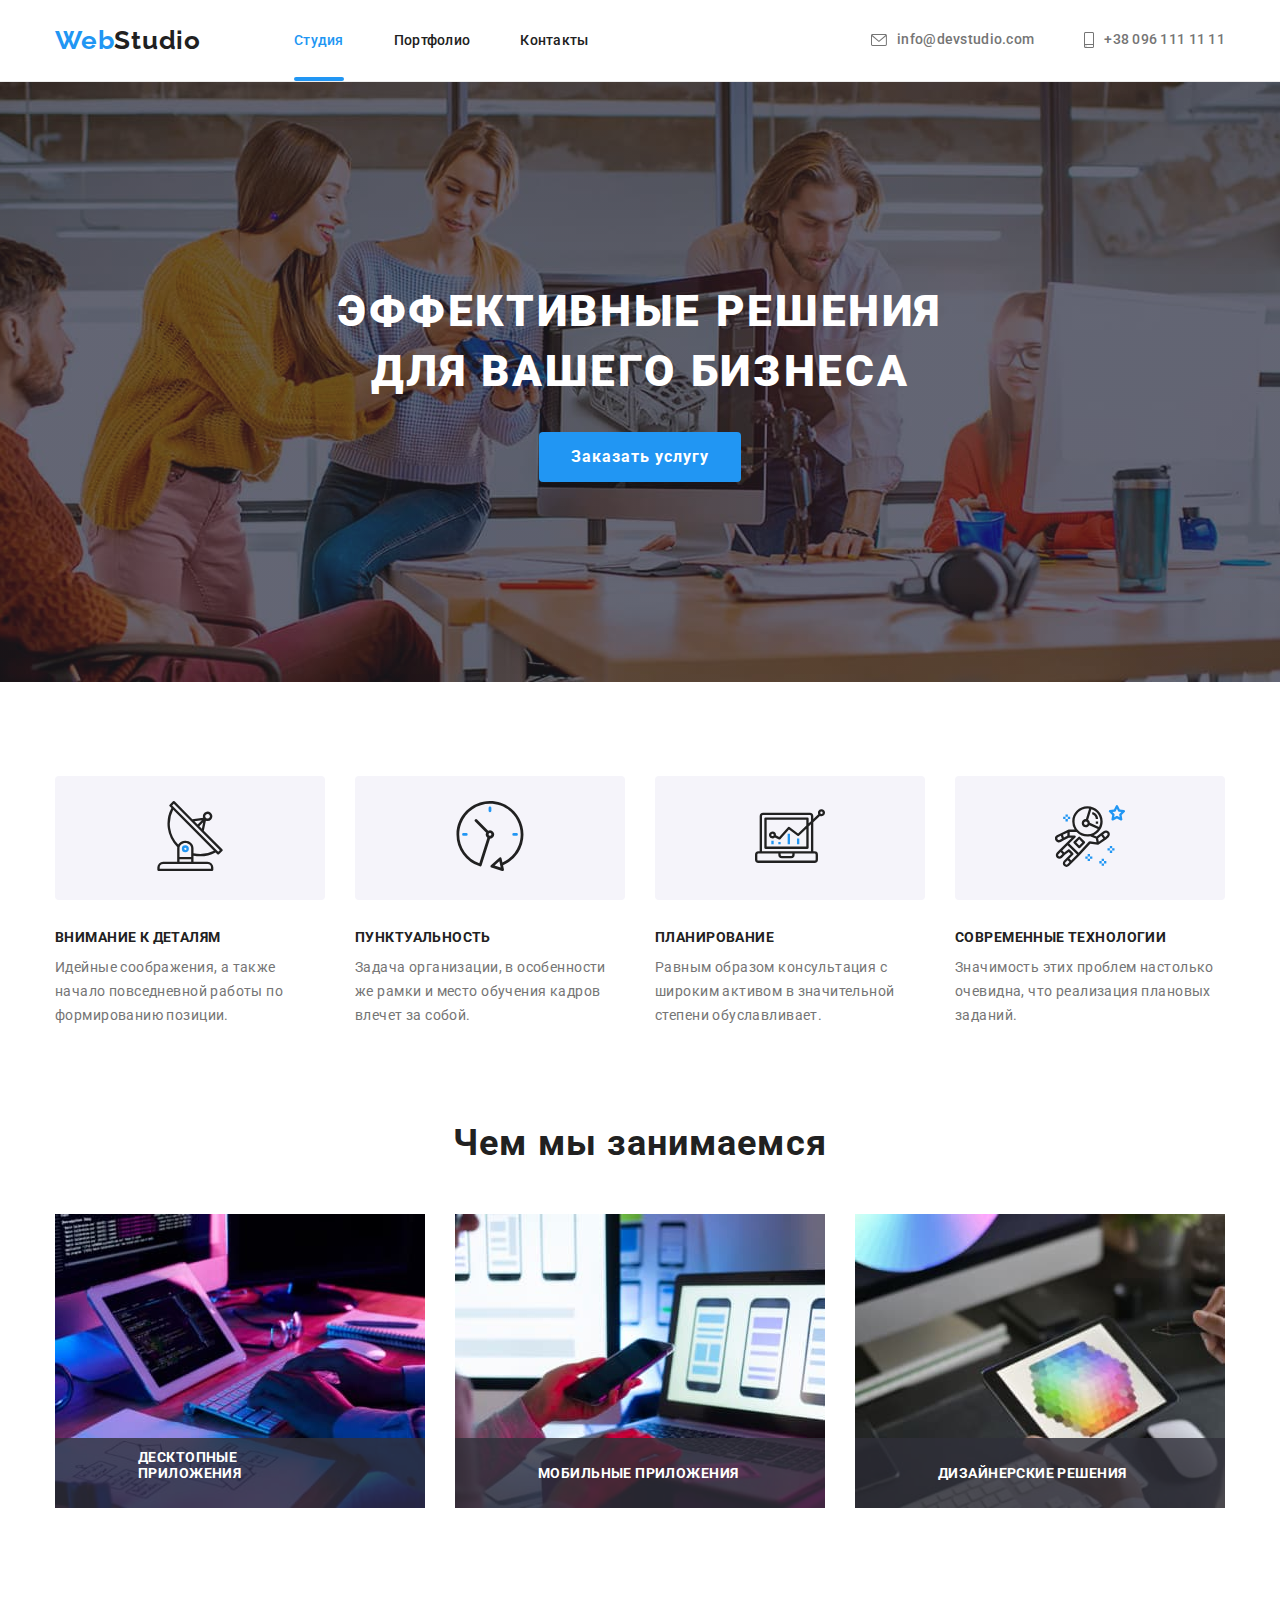
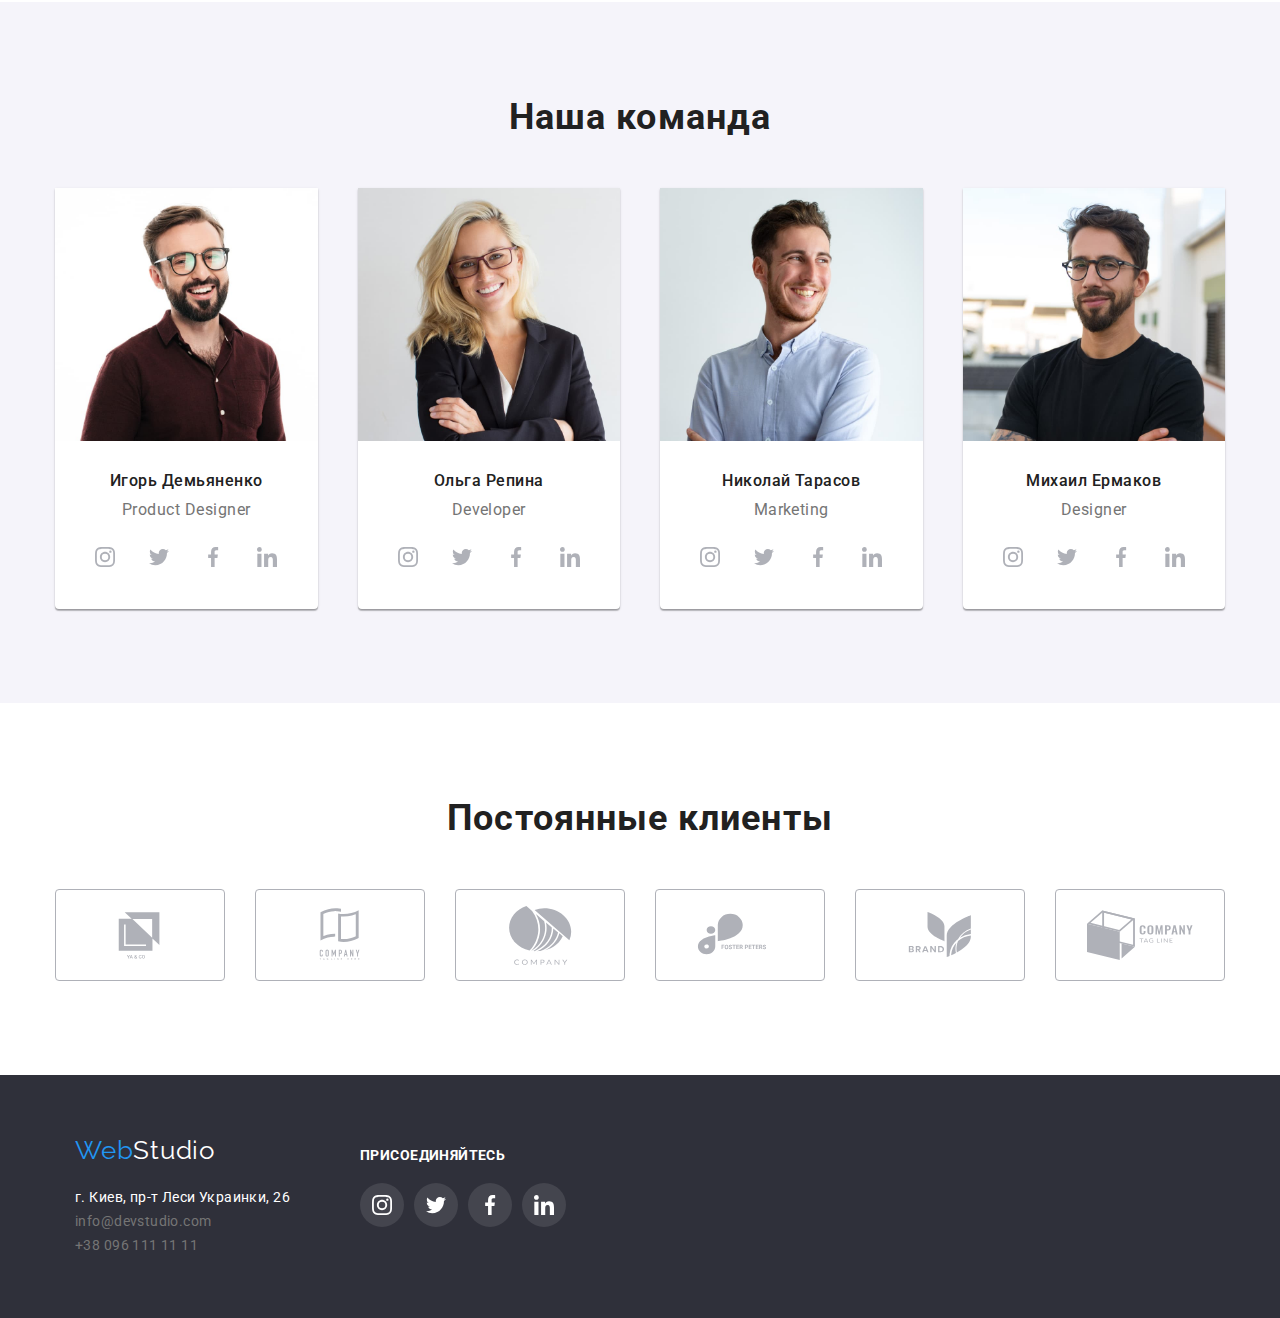
==== index.html @ c692c764 "last changes 18.08 morning" ====
<!DOCTYPE html>
<html lang="ru">

<head>
    <meta charset="UTF-8">
    <meta http-equiv="X-UA-Compatible" content="IE=edge">
    <meta name="viewport" content="width=device-width, initial-scale=1.0">
    <title>WebStudio</title>
    <link rel="preconnect" href="https://fonts.googleapis.com">
    <link rel="preconnect" href="https://fonts.gstatic.com" crossorigin>
    <link href="https://fonts.googleapis.com/css2?family=Raleway:wght@700&family=Roboto:wght@400;500;700;900&display=swap"
        rel="stylesheet">
    <link rel="stylesheet" href="https://cdnjs.cloudflare.com/ajax/libs/modern-normalize/1.1.0/modern-normalize.min.css">
    <link rel="stylesheet" href="./css/style.css">
    
</head>

<body>    
    <header class="header">
        <div class="container main-nav">
            <a href="./index.html" class="logo-header"><span class="logo-web">Web</span>Studio</a>
            <nav>
                <ul class="site-nav">
                    <li class="item"><a href="./index.html" class="link current">Студия</a></li>
                    <li class="item"><a href="./portfolio.html" class="link">Портфолио</a></li>
                    <li class="item"><a href="#" class="link">Контакты</a></li>
                </ul>
            </nav>
            <ul class="site-contacts">
                <li class="item">
                    <a href="mailto:info@devstudio.com" class="contacts-links">
                        <svg width="16" height="12" class="btn-icon">
                            <use href="./images/icon/sprite.svg#icon-envelope"></use>
                        </svg>
                        info@devstudio.com
                    </a>
                </li>
                <li class="item">
                    <a href="tel:+380961111111" class="contacts-links">
                        <svg width="10" height="16" class="btn-icon">
                            <use href="./images/icon/sprite.svg#icon-smartphone"></use>
                        </svg>
                        +38 096 111 11 11
                    </a>
                </li>
            </ul>
        </div>
    </header>
        <main>
            <!--Герой-->            
            <section class="hero-section">
                <div class="container">
                    <h1 class="hero-title">Эффективные решения <br>для вашего бизнеса</h1>
                    <button type="button" class="hero-button" data-modal-open>Заказать услугу</button>
                </div>
            </section>            
            <!--Внимание к деталям,Пунктуальность,Планирование,Современные технологии-->            
            <section class="strenghts-section" >
                <div class="container">                   
                        <h2 class="strenghts visually-hidden">Наши сильные стороны</h2>
                    <ul class="strenghts-list">
                        <li class="strenghts-item">
                            <div class="thumb">
                                <svg class="thumb-icon">
                                    <use href="./images/icon/sprite.svg#icon-antenna"></use>
                                </svg>
                            </div>
                            <h3 class="strengths-title title">Внимание к деталям</h3>
                            <p class="strengths-text">Идейные соображения, а также начало повседневной работы по формированию позиции.
                            </p>
                        </li>
                        <li class="strenghts-item">
                            <div class="thumb"> 
                                <svg class="thumb-icon">
                                    <use href="./images/icon/sprite.svg#icon-clock"></use>
                                </svg>
                            </div>
                            <h3 class="strengths-title title">Пунктуальность</h3>
                            <p class="strengths-text">Задача организации, в особенности же рамки и место обучения кадров влечет за
                                собой.</p>
                        </li>
                        <li class="strenghts-item">
                            <div class="thumb">
                                <svg class="thumb-icon">
                                    <use href="./images/icon/sprite.svg#icon-diagram"></use>
                                </svg>
                            </div>
                            <h3 class="strengths-title title">Планирование</h3>
                            <p class="strengths-text">Равным образом консультация с широким активом в значительной степени
                                обуславливает.</p>
                        </li>
                        <li class="strenghts-item">
                            <div class="thumb">
                                <svg class="thumb-icon">
                                    <use href="./images/icon/sprite.svg#icon-astronaut"></use>
                                </svg>
                            </div>
                            <h3 class="strengths-title title">Современные технологии</h3>
                            <p class="strengths-text">Значимость этих проблем настолько очевидна, что реализация плановых заданий.</p>
                        </li>
                    </ul>
                </div>
            </section>
            <!--Чем мы занимаемся в картинках-->
            
            <section class="services section">
                <div class="container">
                    <h2 class="services-title title">Чем мы занимаемся</h2>
                    <ul class="services-list">
                        <li>
                            <div class="services-item">
                                <img src="./images/1.jpg" alt="Person is writing code" width="370" class="img">
                                <p class="service-description">Десктопные приложения</p>
                            </div>
                        </li>
                        <li>
                            <div class="services-item">
                                <img src="./images/2.jpg" alt="Person is chosing new phone" width="370" class="img">
                                <p class="service-description">Мобильные приложения</p>
                            </div>
                        </li>
                        <li>
                            <div class="services-item">
                                <img src="./images/3.jpg" alt="Showing available colors" width="370" class="img">
                                <p class="service-description">Дизайнерские решения</p>
                            </div>
                        </li>
                    </ul>
                </div>
            </section>
            
            <!--Наша команда-->
            
                    <section class="team section">
                        <div class="container">
                        <h2 class="team-title title">Наша команда</h2>
                        <ul class="team-cards">
                            <li class="team-card">
                                <img src="./images/11.jpg" width="270" alt="Happy man with glasses">
                                <div class="member-description">
                                <h3 class="name title">Игорь Демьяненко</h3>
                                <p class="position">Product Designer</p>
                                <div class="social-links">
                                    <a href="#" class="social-link">
                                        <svg class="social-icon" width="20" height="20">
                                            <use href="./images/icon/sprite.svg#icon-instagram"></use>
                                        </svg>
                                    </a>
                                
                                    <a href="#" class="social-link">
                                        <svg class="social-icon" width="20" height="20">
                                            <use href="./images/icon/sprite.svg#icon-twitter"></use>
                                        </svg>
                                    </a>
                                    <a href="#" class="social-link">
                                        <svg class="social-icon" width="20" height="20">
                                            <use href="./images/icon/sprite.svg#icon-facebook"></use>
                                        </svg>
                                
                                    </a>
                                    <a href="#" class="social-link">
                                        <svg class="social-icon" width="20" height="20">
                                            <use href="./images/icon/sprite.svg#icon-linkedin"></use>
                                        </svg>
                                    </a>
                                </div>
                                </div>
                            </li>
                            <li class="team-card">
                                <img src="./images/12.jpg" width="270" alt="blonde woman">
                                <div class="member-description">
                                <h3 class="name title">Ольга Репина</h3>
                                <p class="position">Developer</p>
                                <div class="social-links">
                                    <a href="#" class="social-link">
                                        <svg class="social-icon" width="20" height="20">
                                            <use href="./images/icon/sprite.svg#icon-instagram"></use>
                                        </svg>
                                    </a>
                                
                                    <a href="#" class="social-link">
                                        <svg class="social-icon">
                                            <use href="./images/icon/sprite.svg#icon-twitter"></use>
                                        </svg>
                                    </a>
                                    <a href="#" class="social-link">
                                        <svg class="social-icon">
                                            <use href="./images/icon/sprite.svg#icon-facebook"></use>
                                        </svg>
                                
                                    </a>
                                    <a href="#" class="social-link">
                                        <svg class="social-icon">
                                            <use href="./images/icon/sprite.svg#icon-linkedin"></use>
                                        </svg>
                                
                                    </a>
                                </div>
                                </div>                                
                            </li>
                            <li class="team-card">
                                <img src="./images/13.jpg" width="270" alt="man in light blue shirt">
                                <div class="member-description">
                                <h3 class="name title">Николай Тарасов</h3>
                                <p class="position">Marketing</p>
                                <div class="social-links">
                                    <a href="#" class="social-link">
                                        <svg class="social-icon">
                                            <use href="./images/icon/sprite.svg#icon-instagram"></use>
                                        </svg>
                                    </a>
                                
                                    <a href="#" class="social-link">
                                        <svg class="social-icon">
                                            <use href="./images/icon/sprite.svg#icon-twitter"></use>
                                        </svg>
                                    </a>
                                    <a href="#" class="social-link">
                                        <svg class="social-icon">
                                            <use href="./images/icon/sprite.svg#icon-facebook"></use>
                                        </svg>
                                
                                    </a>
                                    <a href="#" class="social-link">
                                        <svg class="social-icon">
                                            <use href="./images/icon/sprite.svg#icon-linkedin"></use>
                                        </svg>
                                
                                    </a>
                                </div>
                                </div>
                            </li>
                            <li class="team-card">
                                <img src="./images/14.jpg" width="270" alt="man in black t-shirt">
                                <div class="member-description">
                                <h3 class="name title">Михаил Ермаков</h3>
                                <p class="position">Designer</p>
                                <div class="social-links">
                                    <a href="#" class="social-link">
                                        <svg class="social-icon">
                                            <use href="./images/icon/sprite.svg#icon-instagram"></use>
                                        </svg>
                                    </a>
                                
                                    <a href="#" class="social-link">
                                        <svg class="social-icon">
                                            <use href="./images/icon/sprite.svg#icon-twitter"></use>
                                        </svg>
                                    </a>
                                    <a href="#" class="social-link">
                                        <svg class="social-icon">
                                            <use href="./images/icon/sprite.svg#icon-facebook"></use>
                                        </svg>                                
                                    </a>
                                    <a href="#" class="social-link">
                                        <svg class="social-icon">
                                            <use href="./images/icon/sprite.svg#icon-linkedin"></use>
                                        </svg>
                                    </a>
                                </div>
                                </div>                                
                            </li>
                        </ul>
                        </div>
                    </section>
            <section class="section">
                <div class="container">
                <h2 class="customers-list-title">Постоянные клиенты</h2>
                <ul class="customers-list">
                    <li class="customer-item">
                        <a href="#" class="customer-link">
                            <svg class="customer-icon">
                                <use href="./images/icon/sprite.svg#icon-logo-1"></use>
                            </svg>
                        </a>
                    </li>
                    <li class="customer-item">
                        <a href="#" class="customer-link">
                        <svg class="customer-icon">
                            <use href="./images/icon/sprite.svg#icon-logo-2"></use>
                        </svg>
                        </a>
                    </li>
                    <li class="customer-item">
                        <a href="#" class="customer-link">
                        <svg class="customer-icon">
                            <use href="./images/icon/sprite.svg#icon-logo-3"></use>
                        </svg>
                        </a>
                    </li>
                    <li class="customer-item">
                        <a href="#" class="customer-link">
                        <svg class="customer-icon">
                            <use href="./images/icon/sprite.svg#icon-logo-4"></use>
                        </svg>
                        </a>
                    </li>
                    <li class="customer-item">
                        <a href="#" class="customer-link">
                        <svg class="customer-icon">
                            <use href="./images/icon/sprite.svg#icon-logo-5"></use>
                        </svg>
                        </a>
                    </li>
                    <li class="customer-item">
                        <a href="#" class="customer-link">
                        <svg class="customer-icon">
                            <use href="./images/icon/sprite.svg#icon-logo-6"></use>
                        </svg>
                        </a>
                    </li>
                </ul>
                </div>
            </section>        
        </main>
        <!--Футер-->
        <footer class="footer">
            <div class="container downside">
                <div>
                <a href="./index.html" class="logo-footer"><span class="logo-web">Web</span>Studio</a>
                <address class="address">                   
                        <ul>
                        <li>
                            <a href="https://www.google.com/search?client=opera&q=Киев%2C+пр-т+Леси+Украинки%2C+26&sourceid=opera&ie=UTF-8&oe=UTF-8"
                                target="_blank" rel="noopener noreferrer" class="link specific-address">г. Киев, пр-т Леси Украинки,
                                26
                            </a>
                        </li>
                        <li>
                            <a href="mailto:info@devstudio.com" class="link">info@devstudio.com
                            </a>
                        </li>
                        <li>
                            <a href="tel:+380961111111" class="link">+38 096 111 11 11</a>
                        </li>
                        </ul>                    
                </address>
                </div>
                <div class="footer-social-links">
                <p class="follow">Присоединяйтесь</p>
                <div class="social-links-bot">
                    <a href="#" class="social-link bot">
                        <svg class="social-icon bot">
                            <use href="./images/icon/sprite.svg#icon-instagram"></use>
                        </svg>
                    </a>
                    <a href="#" class="social-link bot">
                        <svg class="social-icon bot">
                            <use href="./images/icon/sprite.svg#icon-twitter"></use>
                        </svg>
                    </a>
                    <a href="#" class="social-link bot">
                        <svg class="social-icon bot">
                            <use href="./images/icon/sprite.svg#icon-facebook"></use>
                        </svg>
                    </a>
                    <a href="#" class="social-link bot">
                        <svg class="social-icon bot">
                            <use href="./images/icon/sprite.svg#icon-linkedin"></use>
                        </svg>
                    </a>
                </div>
                </div>
                <div class="footer-form">
                    

                    <form action="">

                    </form>
                </div>
            </div>
        </footer>
        <div class="backdrop is-hidden" data-modal>
            <div class="modal">
                
                <form class="form">
                    <h2 class="form-title">Оставьте свои данные, мы вам перезвоним</h2>
                    <div class="form-field">
                        <label for="name" class="form-label">Имя</label>
                        <input type="text" name="name" id="name" class="input-field" autofocus>
                        <span class="form-icon">
                        <svg width="18" height="18">
                            <use href="./images/icon/sprite.svg#icon-person"></use>
                        </svg>
                        </span>
                    </div>
                    <div class="form-field">
                        <label for="tel" class="form-label">Телефон</label>
                        <input type="tel" name="tel" id="tel" class="input-field">
                        <span class="form-icon">
                        <svg width="18" height="18" class="form-icon">
                            <use href="./images/icon/sprite.svg#icon-phone"></use>
                        </svg>
                    </span>
                    </div>
                    <div class="form-field">
                        <label for="email" class="form-label">Почта</label>
                        <input type="email" name="email" id="email" class="input-field">
                        <span class="form-icon">
                        <svg width="18" height="18" class="form-icon">
                            <use href="./images/icon/sprite.svg#icon-email"></use>
                        </svg>
                    </span>
                    </div>
                    <div class="form-field">
                        <label for="comment" class="form-label">Комментарий</label>
                        <textarea name="comment" id="comment" rows="10" placeholder="Введите текст" class="comment"></textarea>
                    </div>


                    <div class="form-policy">
                        <input type="checkbox" name="policy" id="policy" class="input-field">
                        <label for="policy" class="policy-label">Соглашаюсь с рассылкой и принимаю <a href="#">Условия договора</a></label>
                    </div>

                    <button type="submit" class="form-submit-btn">Отправить</button>

                </form>

                <button class="close-btn" data-modal-close>
                    <svg width="18" height="18px">
                        <use href="./images/icon/sprite.svg#icon-close"></use>
                    </svg>
                </button> 
            </div>
        </div>
        <script src="./js/modal.js"></script>

</body>
</html>
---- css/style.css ----
/*цвета
основной текст - #212121
второстепенный текст - #757575
акцент - #2196F3
текст героя - #ffffff
 */

:root {
  --primary-text-color: #212121;
  --secondary-text-colort: #757575;
  --akcent-text-color: #2196f3;
  --background-color: #ffffff;
  --background-color-secondary: #2f303a;
  --background-color-tertiary: #f5f4fa;
  --timing-function: cubic-bezier(0.4, 0, 0.2, 1);
}

body {
  color: var(--primary-text-color);
  background-color: var(--background-color);
  font-family: Roboto, sans-serif;
}
/* Убирает точки у списков */
h1,
h2,
h3,
h4,
h5,
h6,
ul,
p {
  list-style: none;
  margin: 0;
  padding: 0;
}
ul {
  list-style: none;
}
img {
  display: block;
  max-width: 100%;
  height: auto;
}
textarea {
  resize: none;
}
/* header */
.header {
  background-color: var(--background-color);
  border-bottom: 1px solid #ececec;
  padding: 25px 0;
}

/* style of logo */
.logo-header {
  margin-right: 93px;
  color: var(--primary-text-color);
  font-weight: 700;
  font-family: Raleway, sans-serif;
  font-size: 26px;
  line-height: 1.19;
  letter-spacing: 0.03em;
  text-decoration: none;
}
.logo-web {
  color: var(--akcent-text-color);
}

/* site navigation */
.main-nav {
  display: flex;
  align-items: center;
}

.site-nav {
  display: flex;
}
.site-nav > .item {
  margin-right: 50px;
}
.site-nav > .item:last-child {
  margin-right: 0;
}

.site-nav .link {
  position: relative;
  letter-spacing: 0.02em;
  font-size: 14px;
  line-height: 1.14;
  font-weight: 500;
  text-decoration: none;

  color: var(--primary-text-color);

  transition: color 250ms var(--timing-function);
}
.site-nav .link:hover,
.site-nav .link:focus {
  color: var(--akcent-text-color);
}
.site-nav .link:hover::after,
.site-nav .link.current::after {
  opacity: 1;
}
.site-nav .link.current {
  color: var(--akcent-text-color);
}
.site-nav .link::after {
  left: 0;
  top: 45px;
}
.site-nav .link.current::after,
.site-nav .link:hover::after,
.site-nav .link::after {
  content: '';
  position: absolute;
  width: 100%;
  height: 4px;
  background-color: var(--akcent-text-color);
  display: block;
  border-radius: 2px;
}

.site-nav .link::after {
  opacity: 0;

  transition: background-color 250ms var(--timing-function), opacity 250ms var(--timing-function);
}

/* contacts */
.site-contacts {
  display: flex;
  margin-left: auto;
}
.site-contacts .item + .item {
  margin-left: 50px;
}
.btn-icon {
  margin-right: 10px;
}
.contacts-links {
  display: flex;
  text-align: center;
  font-weight: 500;
  letter-spacing: 0.02em;
  align-items: center;

  font-size: 14px;
  line-height: 1.14;
  text-decoration: none;

  color: var(--secondary-text-colort);
  fill: var(--secondary-text-colort);

  transition: color 250ms var(--timing-function), fill 250ms var(--timing-function);
}
.contacts-links:hover,
.contacts-links:focus {
  color: var(--akcent-text-color);
  fill: var(--akcent-text-color);
}

/* buttons */
.buttons {
  display: flex;
  justify-content: center;
  margin-bottom: 50px;
}

.button {
  padding: 6px 22px;

  font-weight: 500;
  font-size: 16px;
  line-height: 1.6;
  letter-spacing: 0.03em;
  cursor: pointer;
  border: 0px;
  border-radius: 4px;

  color: var(--primary-text-color);
  background: var(--background-color-tertiary);

  transition: background-color 250ms var(--timing-function), color 250ms var(--timing-function),
    box-shadow 250ms var(--timing-function);
}
.btn-item {
  margin-left: 8px;
}

.btn-item:first-child {
  margin-left: 0;
}
.button.current {
  color: var(--background-color);
  background-color: var(--akcent-text-color);
  box-shadow: 0px 3px 1px rgba(0, 0, 0, 0.1), 0px 1px 2px rgba(0, 0, 0, 0.08),
    0px 2px 2px rgba(0, 0, 0, 0.12);
}
.button:hover,
.button:focus {
  color: var(--background-color);
  background-color: var(--akcent-text-color);
  box-shadow: 0px 3px 1px rgba(0, 0, 0, 0.1), 0px 1px 2px rgba(0, 0, 0, 0.08),
    0px 2px 2px rgba(0, 0, 0, 0.12);
  cursor: pointer;
}

/* hero section */
.hero-section {
  padding: 200px 0;
  text-align: center;
  background-image: linear-gradient(to right, rgba(47, 48, 58, 0.4), rgba(47, 48, 58, 0.4)),
    url(../images/hero-overlay.jpg);
  max-width: 1600px;
  margin-left: auto;
  margin-right: auto;
  background-repeat: no-repeat;
  background-position: center;
  background-size: cover;
  background-color: var(--background-color-secondary);
}
.hero-title {
  margin-top: 0;
  margin-bottom: 30px;
  color: var(--background-color);
  font-size: 44px;
  line-height: 1.36;
  font-weight: 900;
  text-transform: uppercase;
  letter-spacing: 0.06em;
}
.hero-button {
  padding: 10px 32px;
  font-weight: 700;
  font-size: 16px;
  line-height: 1.9;
  letter-spacing: 0.06em;
  cursor: pointer;
  border-radius: 4px;
  border: 0px;
  color: var(--background-color);
  background-color: var(--akcent-text-color);
}

/* strengths */
.strenghts {
  margin-top: 0;
}
.strenghts-section {
  padding-top: 94px;
  padding-bottom: 0px;
}
.visually-hidden {
  position: absolute;
  width: 1px;
  height: 1px;
  margin: -1px;
  padding: 0;

  border: 0;
  clip: rect(0 0 0 0);
}
.strenghts-list {
  display: flex;
  justify-content: space-between;
}
.strenghts-item {
  margin-left: 30px;
  max-width: 270px;
}
.strenghts-item:first-child {
  margin-left: 0;
}

.strengths-title {
  margin-bottom: 10px;
  font-weight: 700;
  font-size: 14px;
  line-height: 1.14;
  letter-spacing: 0.03em;
  text-transform: uppercase;
  color: var(--primary-text-color);
}
.strengths-text {
  font-weight: 400;
  font-size: 14px;
  line-height: 1.71;
  letter-spacing: 0.03em;
  color: var(--secondary-text-colort);
}

.thumb {
  padding-top: 25px;
  padding-bottom: 25px;
  text-align: center;

  border-radius: 4px;
  margin-bottom: 30px;

  background-color: var(--background-color-tertiary);
}
.thumb-icon {
  width: 70px;
  height: 70px;
}
/* services section */

.services-title {
  margin-bottom: 50px;
  font-weight: 700;
  font-size: 36px;
  line-height: 1.17;
  text-align: center;
  letter-spacing: 0.03em;
}

.services-list {
  display: flex;
  justify-content: space-between;
}
.services-item {
  position: relative;
}
.services-item::before {
  display: inline-block;
  position: absolute;
  background: rgba(47, 48, 58, 0.8);
  content: '';
  width: 100%;
  height: 70px;
  bottom: 0;
}
.service-description {
  position: absolute;
  right: 82px;
  left: 83px;
  bottom: 27px;
  font-weight: 700;
  font-size: 14px;
  line-height: 16px;
  letter-spacing: 0.03em;
  text-transform: uppercase;

  color: #ffffff;
}

/* section Team */
.team-cards {
  display: flex;
  justify-content: space-between;

  /* margin-left: -30px; */
}
.team-card {
  flex-basis: calc((100% / 4) - 30px);
  margin-left: 30px;
  background-color: var(--background-color);
  box-shadow: 0px 1px 3px rgba(0, 0, 0, 0.12), 0px 1px 1px rgba(0, 0, 0, 0.14),
    0px 2px 1px rgba(0, 0, 0, 0.2);
  border-radius: 0px 0px 4px 4px;
}
.team-card:first-child {
  margin-left: 0;
}

.team {
  background-color: var(--background-color-tertiary);
}

.team-title {
  font-weight: 700;
  font-size: 36px;
  line-height: 1.17;
  text-align: center;
  letter-spacing: 0.03em;
  margin-bottom: 50px;
}

.name {
  color: var(--primary-text-color);
  font-weight: 500;
  font-size: 16px;
  line-height: 1.19;
  letter-spacing: 0.03em;
  margin-bottom: 10px;
}
.position {
  margin-bottom: 16px;
  font-weight: 400;
  font-size: 16px;
  line-height: 1.19;
  letter-spacing: 0.03em;
  color: var(--secondary-text-colort);
}
.member-description {
  text-align: center;
  padding-top: 30px;
  padding-bottom: 30px;
}
.social-links {
  display: flex;
  justify-content: center;
}

.social-icon {
  width: 20px;
  height: 20px;
}

.social-link {
  width: 44px;
  height: 44px;
  display: flex;
  justify-content: center;
  align-items: center;
  border-radius: 50%;
  margin-right: 10px;
  fill: #afb1b8;

  transition: background-color 250ms var(--timing-function), fill 250ms var(--timing-function);
}
.social-link:last-child {
  margin-right: 0px;
}
.social-link:focus,
.social-link:hover {
  background-color: var(--akcent-text-color);
  fill: white;
}

/* loyal customers */
.customers-list-title {
  font-weight: 700;
  font-size: 36px;
  line-height: 1.17;
  text-align: center;
  letter-spacing: 0.03em;
  margin-bottom: 50px;
}
.customers-list {
  display: flex;
  justify-content: space-between;
}

.customer-link {
  display: block;
  border-radius: 4px;
  width: 170px;
  height: 92px;
  display: flex;
  justify-content: center;
  align-items: center;
  fill: #afb1b8;
  border: 1px solid #afb1b8;

  transition: background-color 250ms var(--timing-function), fill 250ms var(--timing-function);
}

.customer-icon {
  display: block;
  width: 106px;
  height: 60px;
}
.customer-link:hover {
  fill: var(--akcent-text-color);
  border-color: var(--akcent-text-color);
}
.customer-link:focus {
  fill: var(--akcent-text-color);
  color: var(--akcent-text-color);
  border-color: var(--akcent-text-color);
}

/* footer */
.footer {
  padding: 60px;
  background-color: var(--background-color-secondary);
}
.logo-footer {
  color: var(--background-color);
  font-family: Raleway, sans-serif;
  font-size: 26px;
  line-height: 1.19;
  letter-spacing: 0.03em;
  text-decoration: none;
}
.logo-web {
  color: var(--akcent-text-color);
}
.address {
  margin-top: 20px;
}
.address .link:hover,
.address .link:focus {
  color: var(--akcent-text-color);
}
.address .link {
  font-family: Roboto, sans-serif;
  font-style: normal;
  font-weight: 400;
  font-size: 14px;
  line-height: 1.71;
  text-decoration: none;
  letter-spacing: 0.03em;

  color: var(--secondary-text-colort);

  transition: color 250ms var(--timing-function);
}
.link.specific-address {
  color: var(--background-color);
}

.container.downside {
  display: flex;
}
.follow {
  color: var(--background-color);
  font-family: Roboto, sans-serif;
  font-style: normal;
  font-weight: 700;
  font-size: 14px;
  line-height: 16px;
  letter-spacing: 0.03em;
  text-transform: uppercase;
}
.footer-social-links {
  padding-top: 12px;
  margin-left: 70px;
}
.social-links-bot {
  margin-top: 20px;
  display: flex;
  justify-content: space-between;
}
.social-link.bot {
  background-color: rgba(255, 255, 255, 0.1);
}
.social-icon.bot {
  fill: var(--background-color);
}
.social-link.bot:hover,
.social-link.bot:focus {
  background-color: var(--akcent-text-color);
}

/* portfolio page */
.works {
  display: flex;
  flex-wrap: wrap;
  margin-right: -30px;
  margin-bottom: -30px;
}
.works-examples {
  margin-right: 30px;
  margin-bottom: 30px;
  flex-basis: calc(100% / 3 - 30px);

  border: 1px solid #eeeeee;
}

.works-examples:nth-child(3n) {
  margin-right: 0;
}
.works-examples:nth-last-child(-n + 3) {
  margin-bottom: 0;
}
.works .link {
  text-decoration: none;
  display: block;
}

.works-examples .link:hover,
.works-examples .link:focus {
  box-shadow: 0px 1px 1px rgba(0, 0, 0, 0.12), 0px 4px 4px rgba(0, 0, 0, 0.06),
    1px 4px 6px rgba(0, 0, 0, 0.16);
}

.works .title {
  color: var(--primary-text-color);
  font-weight: 700;
  font-size: 18px;
  line-height: 2;
  letter-spacing: 0.06em;
  margin-bottom: 4px;
}
.works .description {
  color: var(--secondary-text-colort);
  font-weight: 400;
  font-size: 16px;
  line-height: 1.88;
  letter-spacing: 0.03em;
}
.works-wrapper {
  padding: 20px 24px;
}
.works-image {
  overflow: hidden;
  position: relative;
}
.works-overlay {
  top: 0;
  left: 0;
  position: absolute;

  width: 100%;
  height: 100%;
  transform: translateY(101%);

  background-color: rgba(33, 150, 243, 0.9);

  transition: transform 250ms var(--timing-function);
}
.works-examples .link:hover .works-overlay,
.works-examples .link:focus .works-overlay {
  transform: translateY(0);
}

.works-text {
  position: absolute;
  left: 24px;
  bottom: 63px;

  font-weight: 400;
  font-size: 18px;
  line-height: 28px;

  letter-spacing: 0.03em;

  color: var(--background-color);

  transition: transform 250ms var(--timing-function);
}

/* Modal window */
.backdrop {
  position: fixed;
  top: 0;
  left: 0;
  width: 100%;
  height: 100%;
  background-color: rgba(0, 0, 0, 0.2);
  transition: opacity 1250ms var(--timing-function);
}
.backdrop.is-hidden {
  opacity: 0;
  pointer-events: none;
}
.backdrop.is-hidden .modal {
  transform: translate(-50%, -50%) scale(1.1);
}

.modal {
  position: absolute;
  top: 50%;
  left: 50%;
  transform: translate(-50%, -50%) scale(1);

  transition: transform 250ms var(--timing-function);

  /* display: flex;
  justify-content: flex-end; */

  padding-left: 41px;
  padding-right: 39px;
  padding-bottom: 40px;
  padding-top: 40px;

  width: 528px;
  height: 581px;

  box-shadow: 0px 1px 3px rgba(0, 0, 0, 0.12), 0px 1px 1px rgba(0, 0, 0, 0.14),
    0px 2px 1px rgba(0, 0, 0, 0.2);
  border-radius: 4px;
  background-color: var(--background-color);
}
.form:last-child {
  margin-bottom: 30px;
}
.form-title {
  /* margin-top: 40px; */
  margin-bottom: 12px;
  width: auto;

  font-weight: 700;
  font-size: 20px;
  line-height: 23px;
  text-align: center;
  letter-spacing: 0.03em;

  color: var(--primary-text-color);
}

.form-field {
  position: relative;
  display: flex;
  flex-direction: column;

  margin-bottom: 10px;
}

.form-policy {
  display: flex;
  text-align: center;
  justify-content: center;
}
.policy-label {
  font-weight: 400;
  font-size: 12px;
  line-height: 14px;

  letter-spacing: 0.01em;

  color: var(--secondary-text-colort);
}
/* .form-policy input[type='checkbox'] {

} */

.form-label {
  margin-bottom: 4px;

  font-weight: 400;
  font-size: 12px;
  line-height: 14px;

  letter-spacing: 0.01em;

  color: var(--secondary-text-colort);
}
.policy-label > a {
  color: var(--akcent-text-color);
}
.form-field textarea::placeholder {
  font-size: 12px;
  line-height: 14px;
  letter-spacing: 0.01em;

  color: rgba(117, 117, 117, 0.5);
}

.input-field {
  height: 40px;
  border: 1px solid rgba(33, 33, 33, 0.2);
  box-sizing: border-box;
  border-radius: 4px;
}
.comment {
  padding: 12px 16px;

  border: 1px solid rgba(33, 33, 33, 0.2);
  box-sizing: border-box;
  border-radius: 4px;
}

.form-submit-btn {
  /* position: absolute; */
  /* bottom: 40px;
  right: 164px; */
  padding: 10px 55px 10px 56px;
  border: 0px;

  color: var(--background-color);
  background: var(--akcent-text-color);
  box-shadow: 0px 4px 4px rgba(0, 0, 0, 0.15);
  border-radius: 4px;
}

.close-btn {
  position: absolute;
  top: 8px;
  right: 8px;

  display: flex;
  justify-content: center;
  align-items: center;

  width: 30px;
  height: 30px;

  cursor: pointer;
  background-color: var(--background-color);
  border: 1px solid rgba(0, 0, 0, 0.1);
  border-radius: 50%;
}

.close-btn:hover,
.close-btn:focus {
  fill: var(--akcent-text-color);
}

.form-icon {
  position: absolute;
  top: 30px;
  left: 10px;

  fill: var(--primary-text-color);
}

/* Conatainer for all sections */

.container {
  width: 1200px;
  padding: 0 15px;
  margin-left: auto;
  margin-right: auto;
  /* outline: 1px solid sandybrown; */
}
.section {
  /* outline: 2px solid green; */
  padding: 94px 0;
}
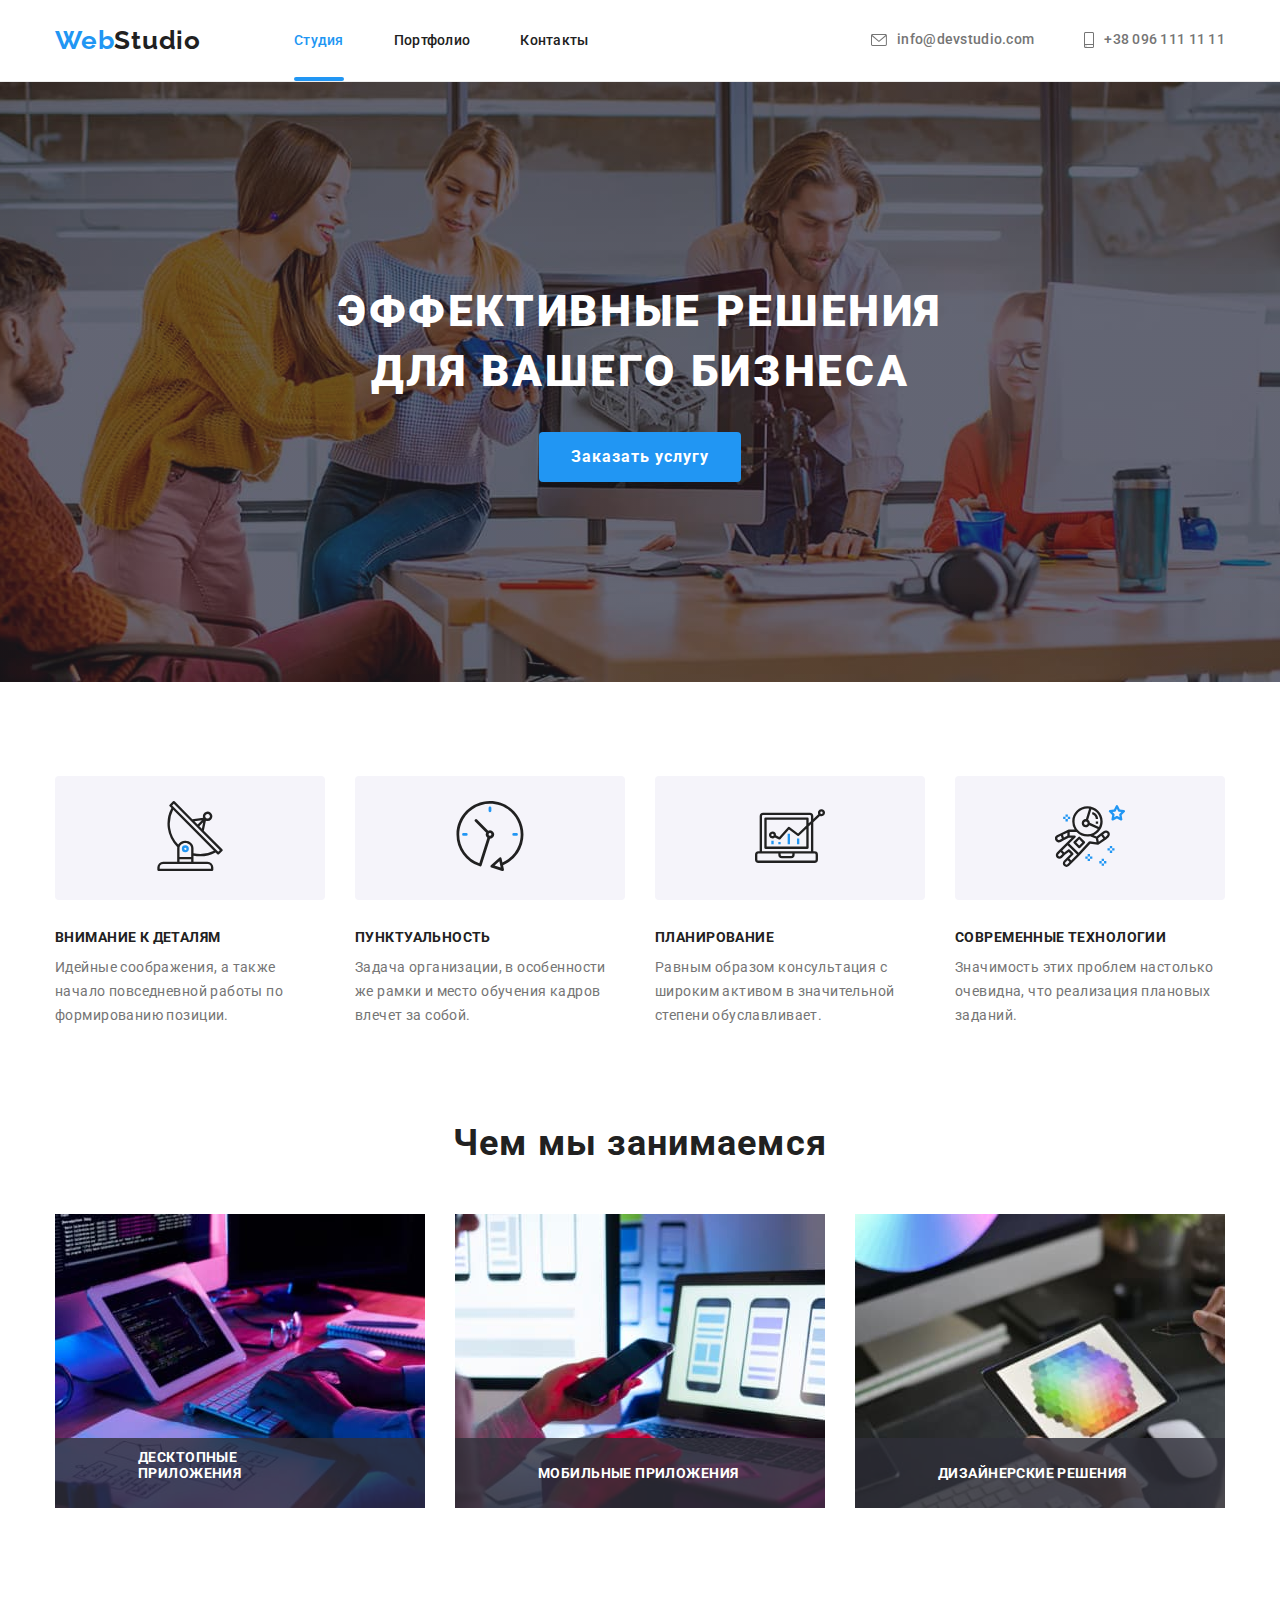
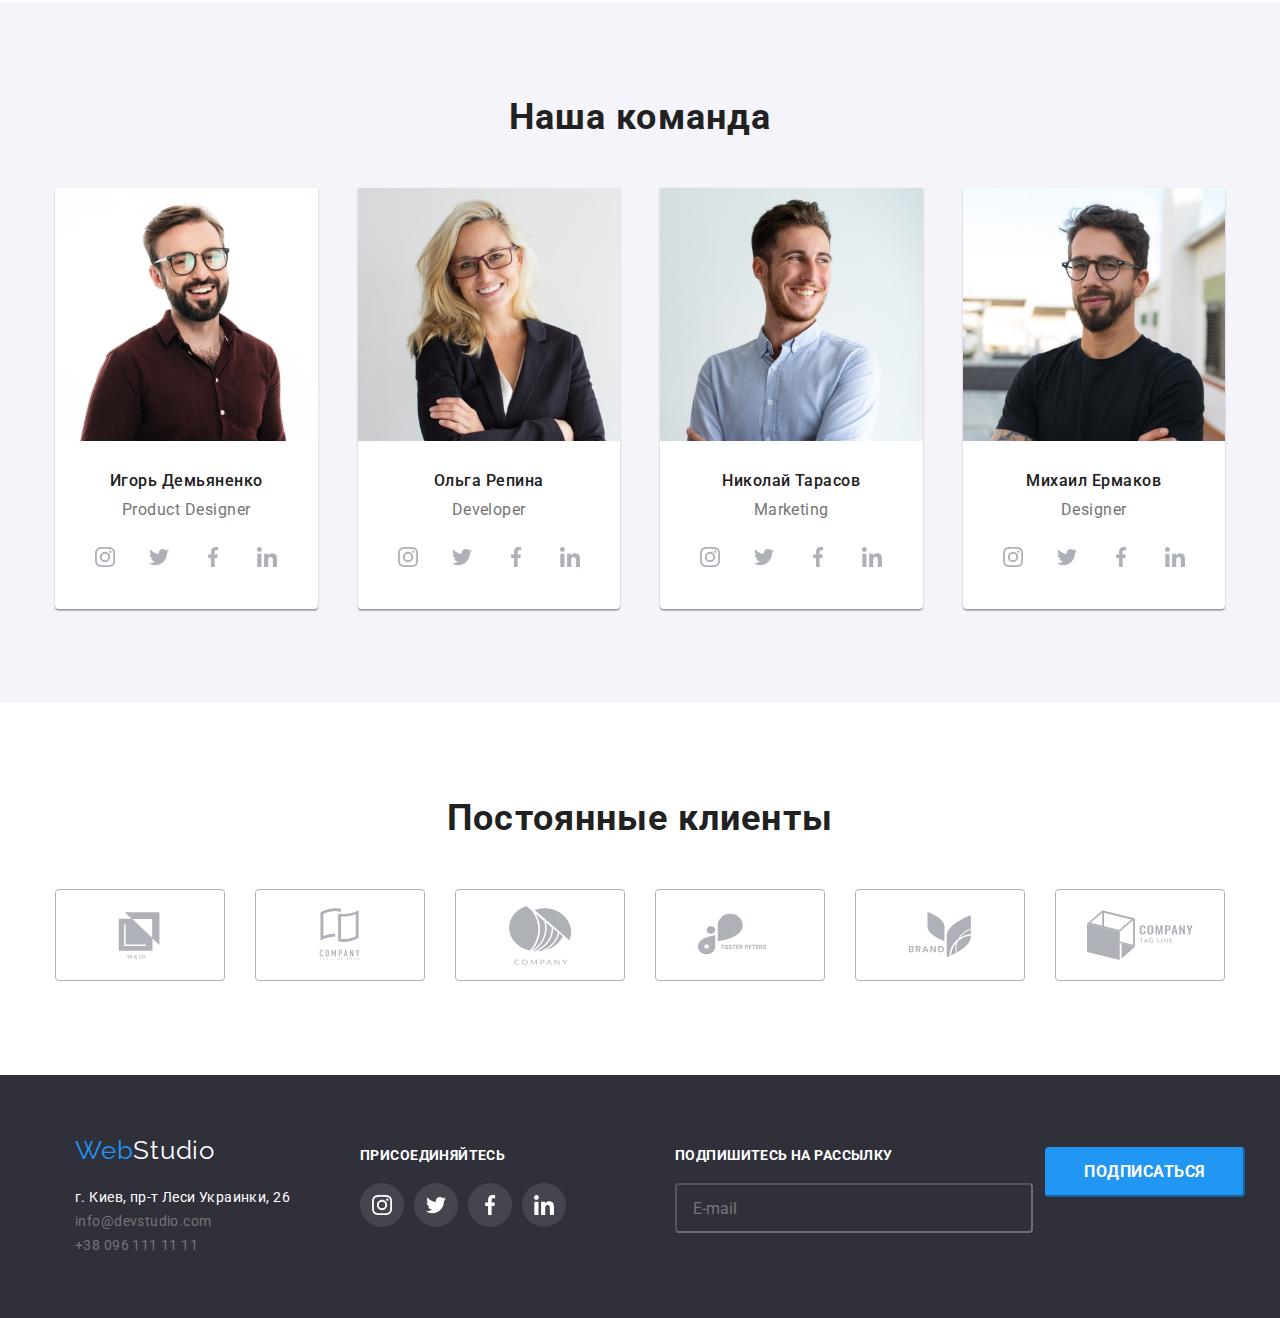
==== commit 8a85cfca: "adds footer-form" ====
--- a/index.html
+++ b/index.html
@@ -361,13 +361,18 @@
                     </a>
                 </div>
                 </div>
-                <div class="footer-form">
-                    
-
-                    <form action="">
-
-                    </form>
-                </div>
+                <div class="footer-form-div">
+                <form action="">
+                    <div class="footer-form">
+                    <label for="E-mail" class="footer-label">Подпишитесь на рассылку</label>
+                    <input type="text" name="E-mail" id="E-mail" class="footer-input" placeholder="E-mail">
+                    </div>
+                </form>
+                </div>
+                <div>
+                    <button type="submit" class="follow-btn">Подписаться</button>
+                </div>
+                
             </div>
         </footer>
         <div class="backdrop is-hidden" data-modal>
@@ -391,7 +396,7 @@
                         <svg width="18" height="18" class="form-icon">
                             <use href="./images/icon/sprite.svg#icon-phone"></use>
                         </svg>
-                    </span>
+                        </span>
                     </div>
                     <div class="form-field">
                         <label for="email" class="form-label">Почта</label>
@@ -400,7 +405,7 @@
                         <svg width="18" height="18" class="form-icon">
                             <use href="./images/icon/sprite.svg#icon-email"></use>
                         </svg>
-                    </span>
+                        </span>
                     </div>
                     <div class="form-field">
                         <label for="comment" class="form-label">Комментарий</label>
@@ -413,10 +418,10 @@
                         <label for="policy" class="policy-label">Соглашаюсь с рассылкой и принимаю <a href="#">Условия договора</a></label>
                     </div>
 
-                    <button type="submit" class="form-submit-btn">Отправить</button>
-
+                    
                 </form>
-
+                
+                <button type="submit" class="form-submit-btn">Отправить</button>
                 <button class="close-btn" data-modal-close>
                     <svg width="18" height="18px">
                         <use href="./images/icon/sprite.svg#icon-close"></use>
--- a/css/style.css
+++ b/css/style.css
@@ -526,7 +526,7 @@
   text-transform: uppercase;
 }
 .footer-social-links {
-  padding-top: 12px;
+  margin-top: 12px;
   margin-left: 70px;
 }
 .social-links-bot {
@@ -543,6 +543,65 @@
 .social-link.bot:hover,
 .social-link.bot:focus {
   background-color: var(--akcent-text-color);
+}
+
+.footer-form {
+  display: flex;
+  flex-direction: column;
+}
+.footer-form-div {
+  margin-top: 12px;
+  margin-left: auto;
+}
+.footer-input {
+  height: 50px;
+  width: 358px;
+  padding-left: 16px;
+  padding-top: 15px;
+  padding-bottom: 15px;
+  border-color: rgba(255, 255, 255, 0.3);
+  border-radius: 4px;
+  background-color: var(--background-color-secondary);
+  color: var(--background-color);
+}
+.footer-label {
+  color: var(--background-color);
+  font-family: Roboto, sans-serif;
+  font-style: normal;
+  font-weight: 700;
+  font-size: 14px;
+  line-height: 16px;
+  letter-spacing: 0.03em;
+  text-transform: uppercase;
+  margin-bottom: 20px;
+}
+
+.follow-btn {
+  position: relative;
+  margin-left: 12px;
+  margin-top: 12px;
+  border-radius: 4px;
+  width: 200px;
+  height: 50px;
+  font-style: Bold;
+  font-size: 16px;
+
+  color: var(--background-color);
+  font-family: Roboto, sans-serif;
+  font-style: normal;
+  font-weight: 700;
+  font-size: 16px;
+  line-height: 16px;
+  letter-spacing: 0.03em;
+  text-transform: uppercase;
+
+  border-color: var(--akcent-text-color);
+  background-color: var(--akcent-text-color);
+}
+
+.follow-btn::after {
+  background-image: url(../images/icon/plane.svg);
+  fill: var(--background-color);
 }
 
 /* portfolio page */
@@ -675,9 +734,14 @@
   border-radius: 4px;
   background-color: var(--background-color);
 }
-.form:last-child {
+/* .form:last-child {
   margin-bottom: 30px;
-}
+} */
+/* .form {
+  display: flex;
+  flex-direction: column;
+  justify-content: center;
+} */
 .form-title {
   /* margin-top: 40px; */
   margin-bottom: 12px;
@@ -701,6 +765,9 @@
 }
 
 .form-policy {
+  margin-top: 20px;
+
+  display: block;
   display: flex;
   text-align: center;
   justify-content: center;
@@ -741,11 +808,19 @@
 }
 
 .input-field {
+  padding-left: 30px;
   height: 40px;
   border: 1px solid rgba(33, 33, 33, 0.2);
   box-sizing: border-box;
   border-radius: 4px;
 }
+.input-field:focus ~ .form-icon {
+  fill: var(--akcent-text-color);
+}
+.input-field:focus {
+  border: var(--akcent-text-color);
+}
+
 .comment {
   padding: 12px 16px;
 
@@ -755,12 +830,13 @@
 }
 
 .form-submit-btn {
-  /* position: absolute; */
-  /* bottom: 40px;
-  right: 164px; */
+  position: absolute;
+  bottom: 40px;
+  right: 164px;
   padding: 10px 55px 10px 56px;
   border: 0px;
-
+  width: 200px;
+  height: 50px;
   color: var(--background-color);
   background: var(--akcent-text-color);
   box-shadow: 0px 4px 4px rgba(0, 0, 0, 0.15);
@@ -792,10 +868,8 @@
 
 .form-icon {
   position: absolute;
-  top: 30px;
+  top: 10px;
   left: 10px;
-
-  fill: var(--primary-text-color);
 }
 
 /* Conatainer for all sections */
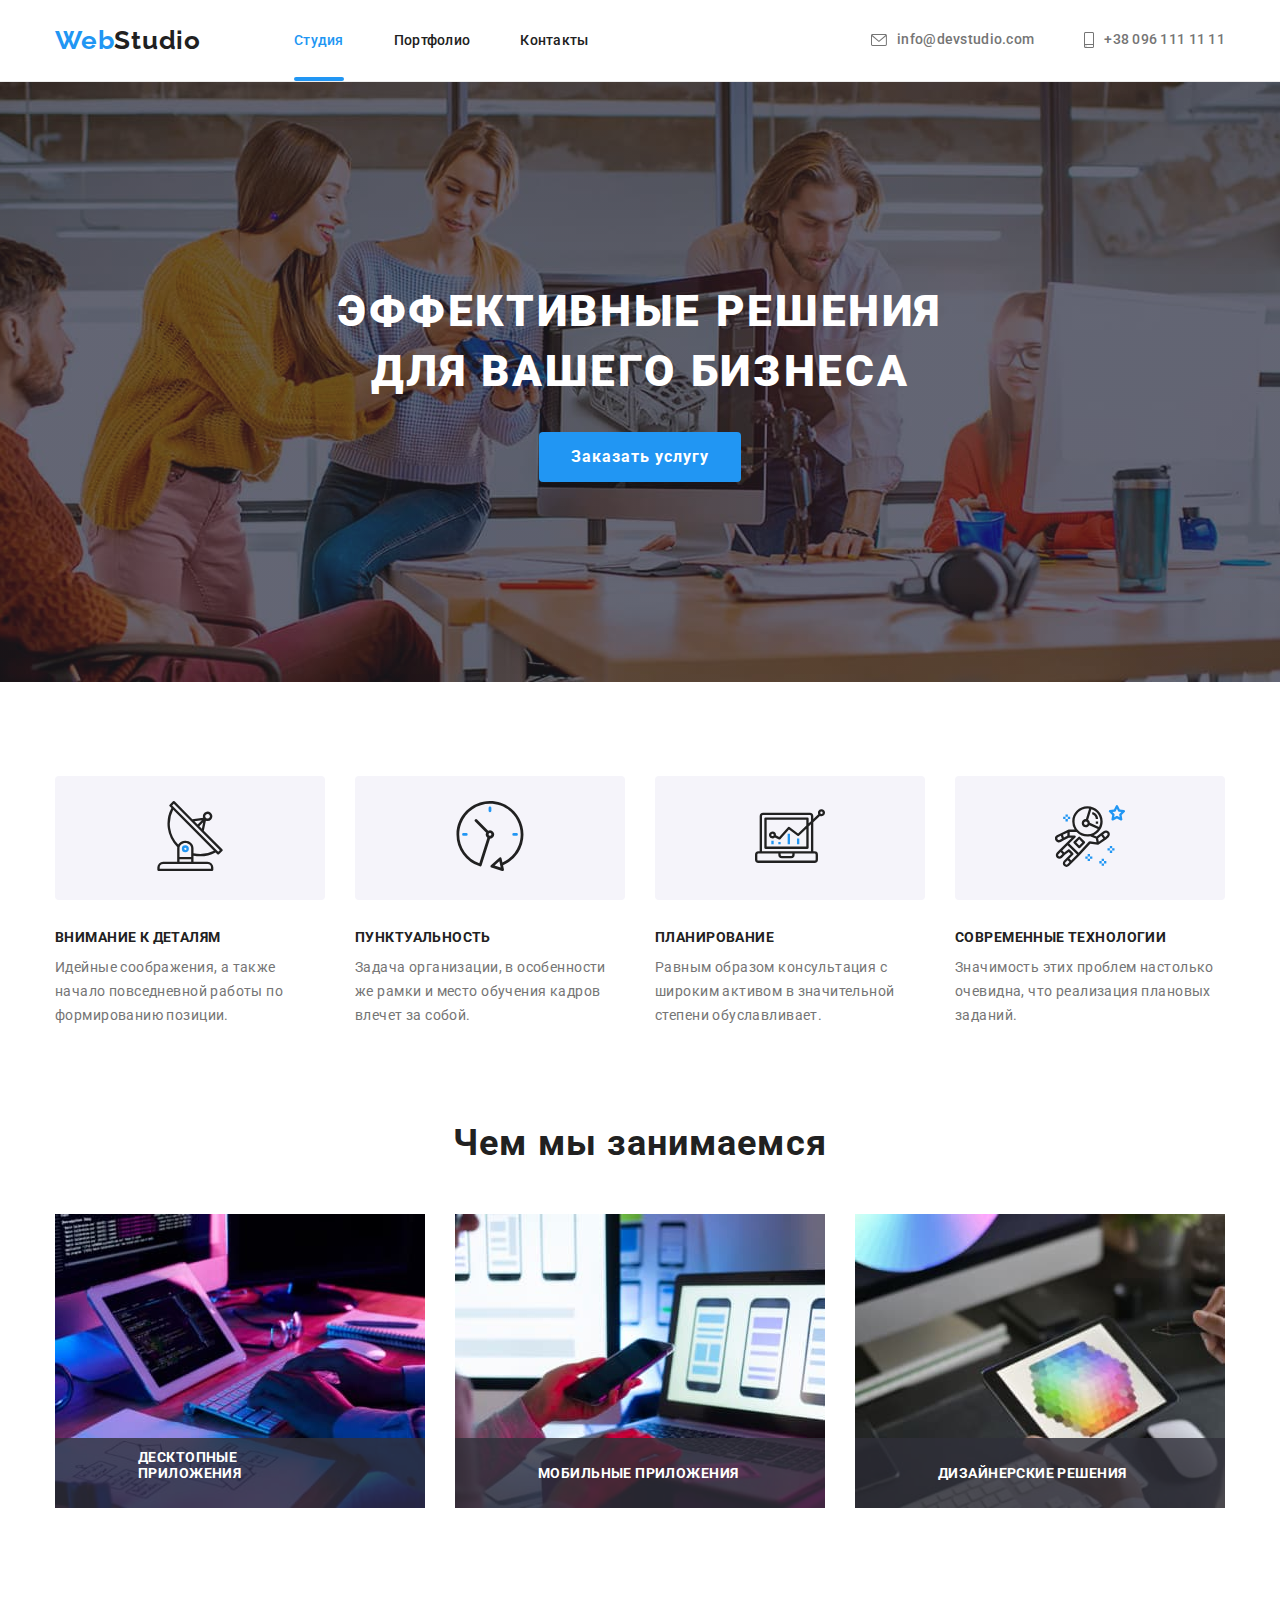
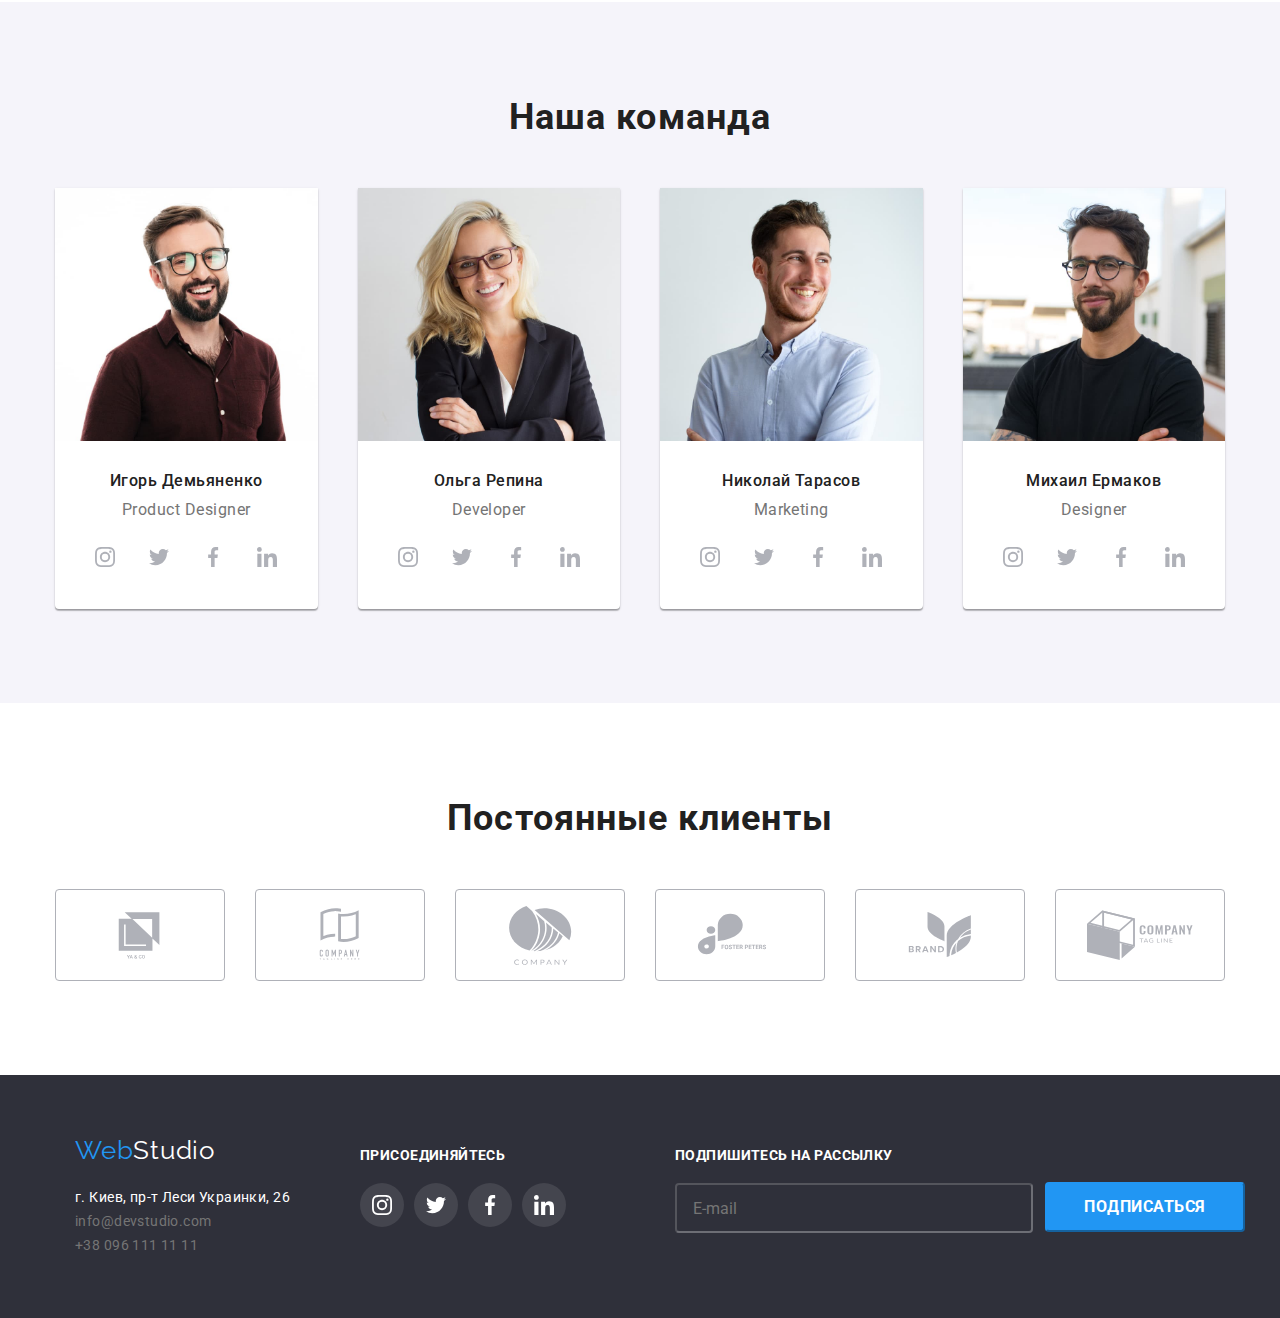
==== commit f801eddc: "last changes" ====
--- a/index.html
+++ b/index.html
@@ -372,6 +372,7 @@
                 <div>
                     <button type="submit" class="follow-btn">Подписаться</button>
                 </div>
+               
                 
             </div>
         </footer>
@@ -417,11 +418,13 @@
                         <input type="checkbox" name="policy" id="policy" class="input-field">
                         <label for="policy" class="policy-label">Соглашаюсь с рассылкой и принимаю <a href="#">Условия договора</a></label>
                     </div>
-
+                    <div>
+                        <button type="submit" class="form-submit-btn">Отправить</button>
+                    </div>
                     
                 </form>
                 
-                <button type="submit" class="form-submit-btn">Отправить</button>
+                
                 <button class="close-btn" data-modal-close>
                     <svg width="18" height="18px">
                         <use href="./images/icon/sprite.svg#icon-close"></use>
--- a/css/style.css
+++ b/css/style.css
@@ -556,6 +556,7 @@
 .footer-input {
   height: 50px;
   width: 358px;
+  outline: none;
   padding-left: 16px;
   padding-top: 15px;
   padding-bottom: 15px;
@@ -579,7 +580,7 @@
 .follow-btn {
   position: relative;
   margin-left: 12px;
-  margin-top: 12px;
+  margin-top: 47px;
   border-radius: 4px;
   width: 200px;
   height: 50px;
@@ -600,8 +601,10 @@
 }
 
 .follow-btn::after {
+  content: '';
+  position: absolute;
   background-image: url(../images/icon/plane.svg);
-  fill: var(--background-color);
+  /* fill: var(--background-color); */
 }
 
 /* portfolio page */
@@ -813,30 +816,32 @@
   border: 1px solid rgba(33, 33, 33, 0.2);
   box-sizing: border-box;
   border-radius: 4px;
+  outline: none;
 }
 .input-field:focus ~ .form-icon {
   fill: var(--akcent-text-color);
 }
-.input-field:focus {
-  border: var(--akcent-text-color);
+
+.input-field:focus,
+.comment:focus {
+  border: 1px solid var(--akcent-text-color);
 }
 
 .comment {
   padding: 12px 16px;
-
+  outline: none;
   border: 1px solid rgba(33, 33, 33, 0.2);
   box-sizing: border-box;
   border-radius: 4px;
 }
-
 .form-submit-btn {
-  position: absolute;
+  /* position: absolute; */
   bottom: 40px;
   right: 164px;
   padding: 10px 55px 10px 56px;
   border: 0px;
-  width: 200px;
-  height: 50px;
+  /* width: 200px;
+  height: 50px; */
   color: var(--background-color);
   background: var(--akcent-text-color);
   box-shadow: 0px 4px 4px rgba(0, 0, 0, 0.15);
@@ -868,8 +873,8 @@
 
 .form-icon {
   position: absolute;
-  top: 10px;
-  left: 10px;
+  top: 0;
+  left: 0;
 }
 
 /* Conatainer for all sections */
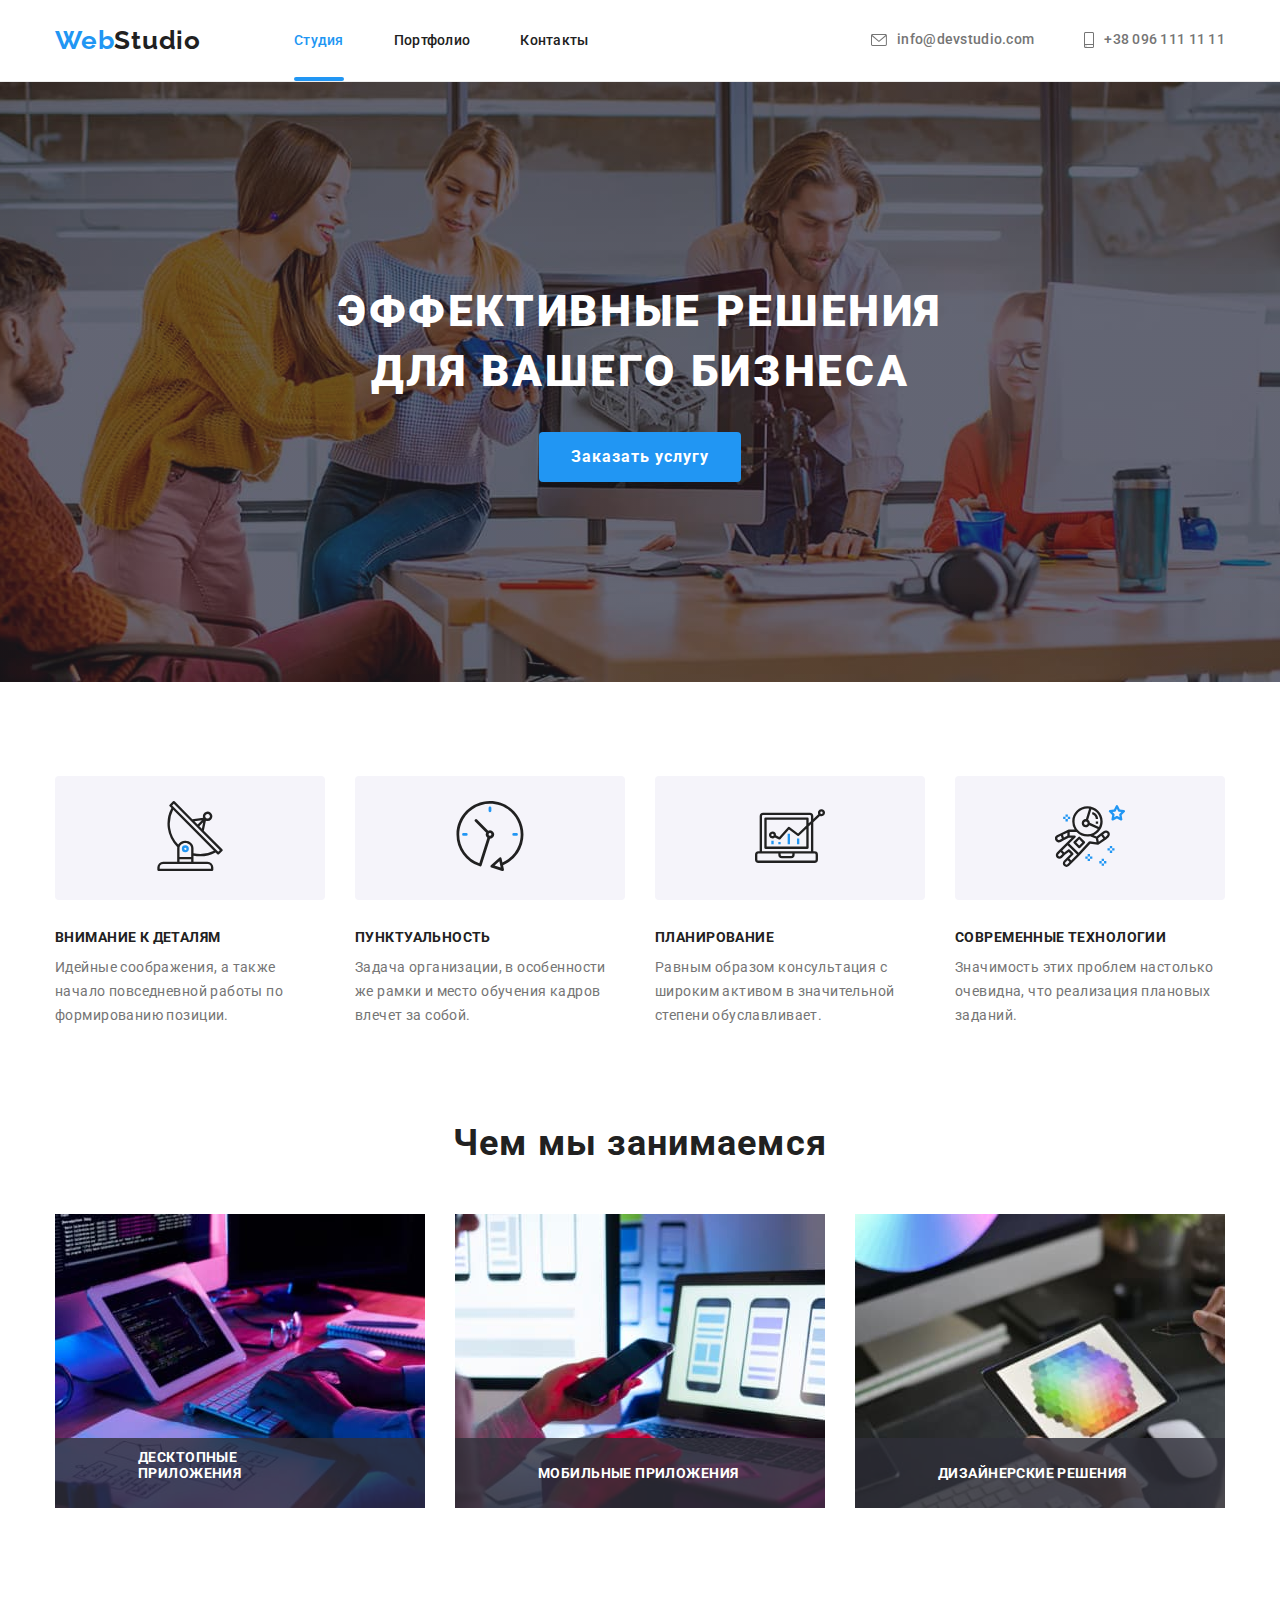
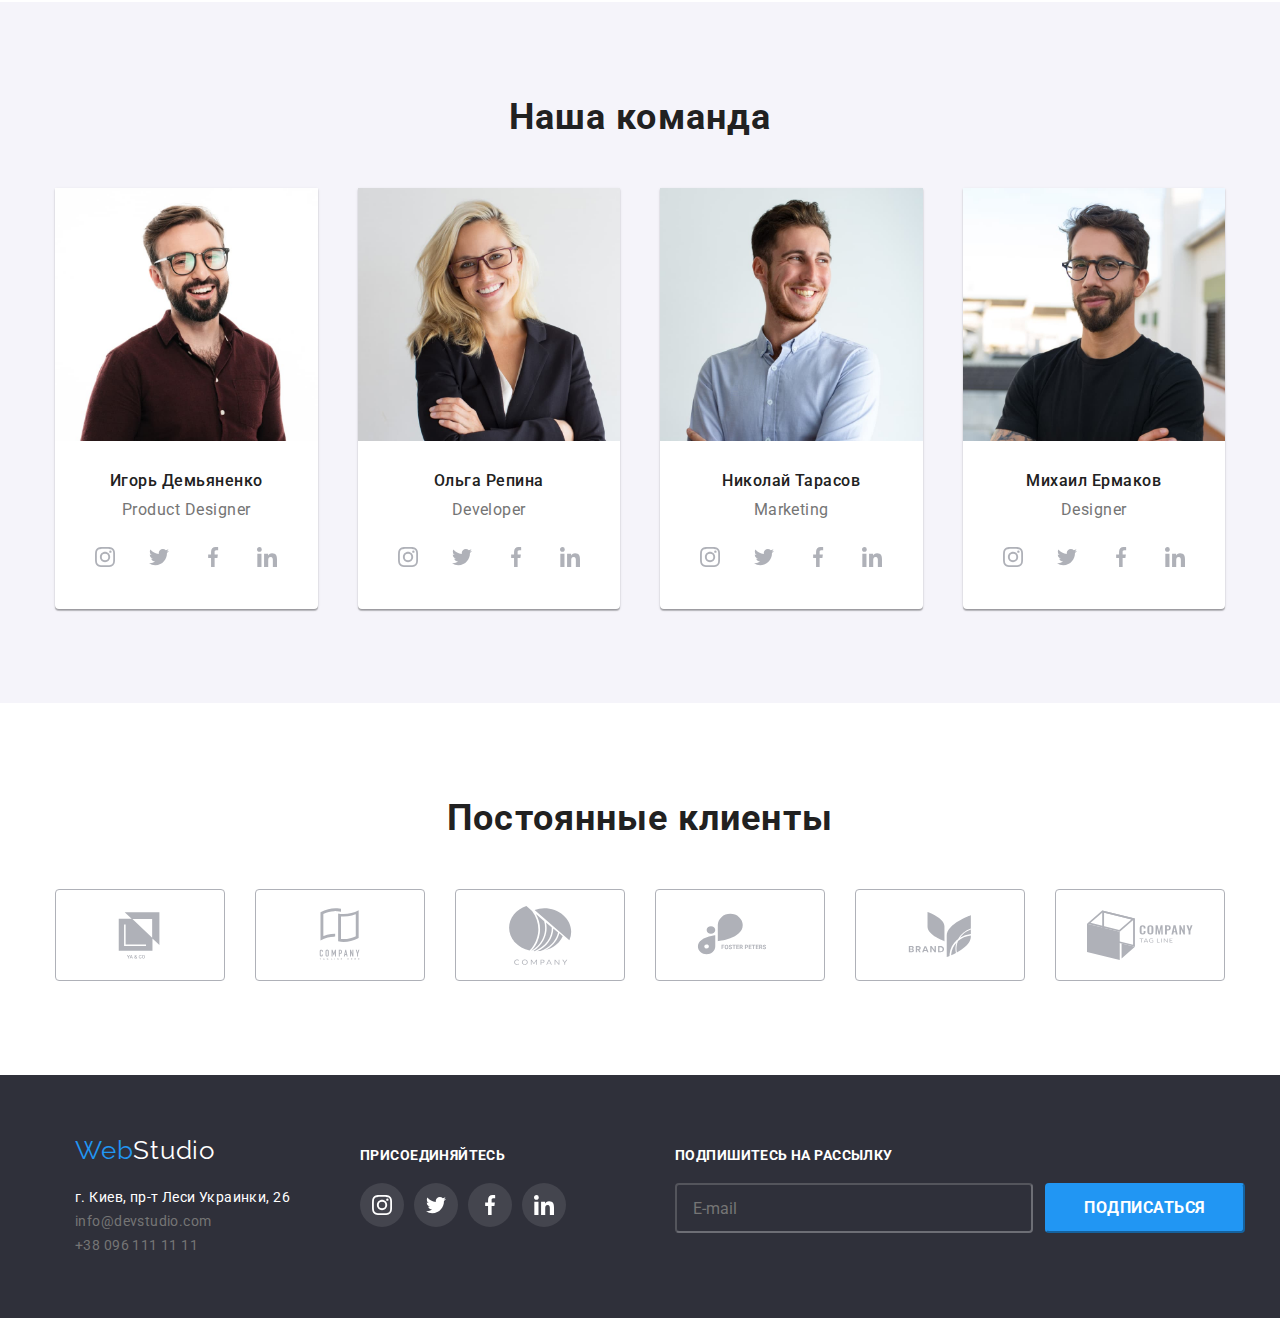
==== commit 051c3205: "hides checkbox" ====
--- a/index.html
+++ b/index.html
@@ -415,8 +415,10 @@
 
 
                     <div class="form-policy">
-                        <input type="checkbox" name="policy" id="policy" class="input-field">
-                        <label for="policy" class="policy-label">Соглашаюсь с рассылкой и принимаю <a href="#">Условия договора</a></label>
+                        <label for="policy" class="policy-label">Соглашаюсь с рассылкой и принимаю <a href="#">Условия договора</a>
+                        <input class="checkbox" type="checkbox" name="policy" id="policy">
+                        <span class="checkbox-icon"></span>
+                        </label>
                     </div>
                     <div>
                         <button type="submit" class="form-submit-btn">Отправить</button>
--- a/css/style.css
+++ b/css/style.css
@@ -580,7 +580,7 @@
 .follow-btn {
   position: relative;
   margin-left: 12px;
-  margin-top: 47px;
+  margin-top: 48px;
   border-radius: 4px;
   width: 200px;
   height: 50px;
@@ -715,6 +715,7 @@
 
 .modal {
   position: absolute;
+  height: auto;
   top: 50%;
   left: 50%;
   transform: translate(-50%, -50%) scale(1);
@@ -737,16 +738,8 @@
   border-radius: 4px;
   background-color: var(--background-color);
 }
-/* .form:last-child {
-  margin-bottom: 30px;
-} */
-/* .form {
-  display: flex;
-  flex-direction: column;
-  justify-content: center;
-} */
+
 .form-title {
-  /* margin-top: 40px; */
   margin-bottom: 12px;
   width: auto;
 
@@ -769,13 +762,13 @@
 
 .form-policy {
   margin-top: 20px;
-
-  display: block;
   display: flex;
   text-align: center;
   justify-content: center;
 }
 .policy-label {
+  margin-left: 9px;
+  margin-bottom: 30px;
   font-weight: 400;
   font-size: 12px;
   line-height: 14px;
@@ -784,13 +777,21 @@
 
   color: var(--secondary-text-colort);
 }
-/* .form-policy input[type='checkbox'] {
-
-} */
+.checkbox {
+  -webkit-appearance: none;
+  -moz-appearance: none;
+  appearance: none;
+
+  position: absolute;
+}
+.checkbox-icon{
+  
+}
+
 
 .form-label {
   margin-bottom: 4px;
-
+  margin-left: 9px;
   font-weight: 400;
   font-size: 12px;
   line-height: 14px;
@@ -811,7 +812,7 @@
 }
 
 .input-field {
-  padding-left: 30px;
+  padding-left: 35px;
   height: 40px;
   border: 1px solid rgba(33, 33, 33, 0.2);
   box-sizing: border-box;
@@ -829,19 +830,20 @@
 
 .comment {
   padding: 12px 16px;
+  height: 120px;
   outline: none;
   border: 1px solid rgba(33, 33, 33, 0.2);
   box-sizing: border-box;
   border-radius: 4px;
 }
 .form-submit-btn {
-  /* position: absolute; */
+  position: absolute;
   bottom: 40px;
   right: 164px;
   padding: 10px 55px 10px 56px;
   border: 0px;
-  /* width: 200px;
-  height: 50px; */
+  width: 200px;
+  height: 50px;
   color: var(--background-color);
   background: var(--akcent-text-color);
   box-shadow: 0px 4px 4px rgba(0, 0, 0, 0.15);
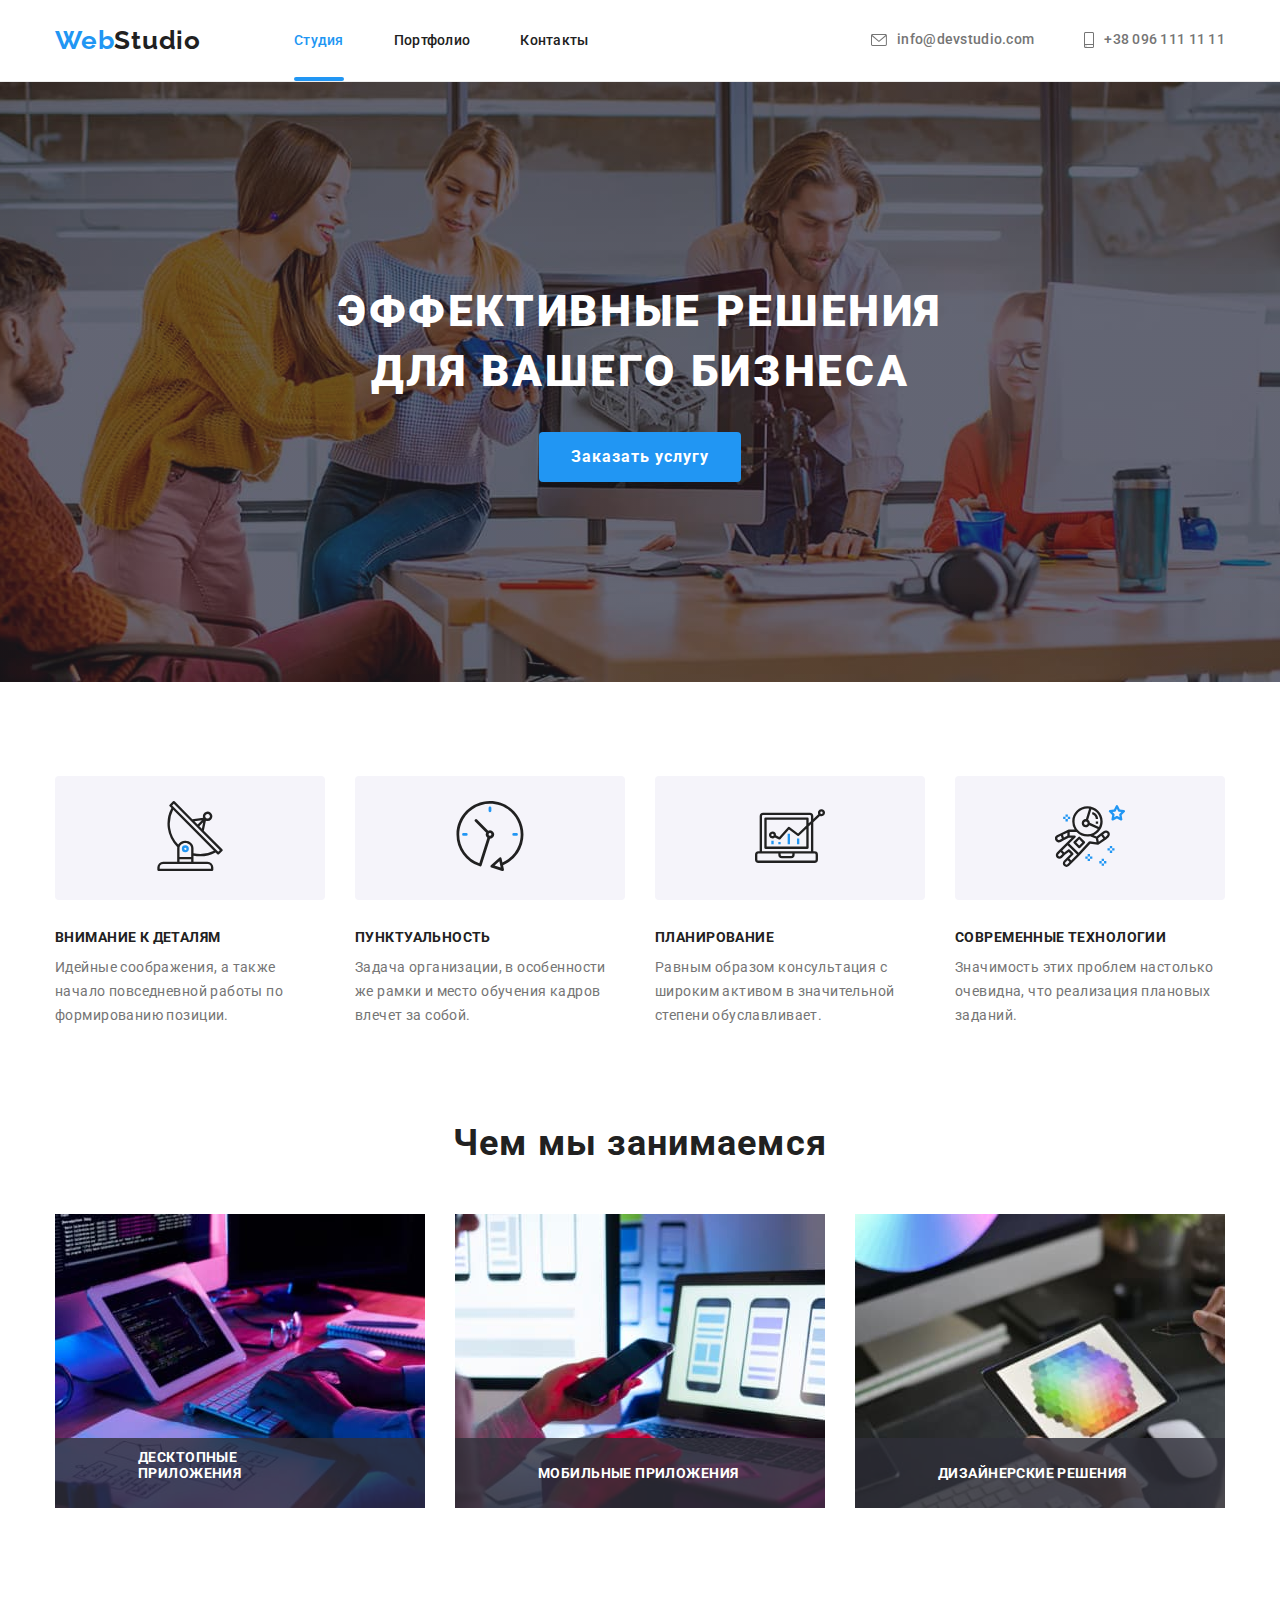
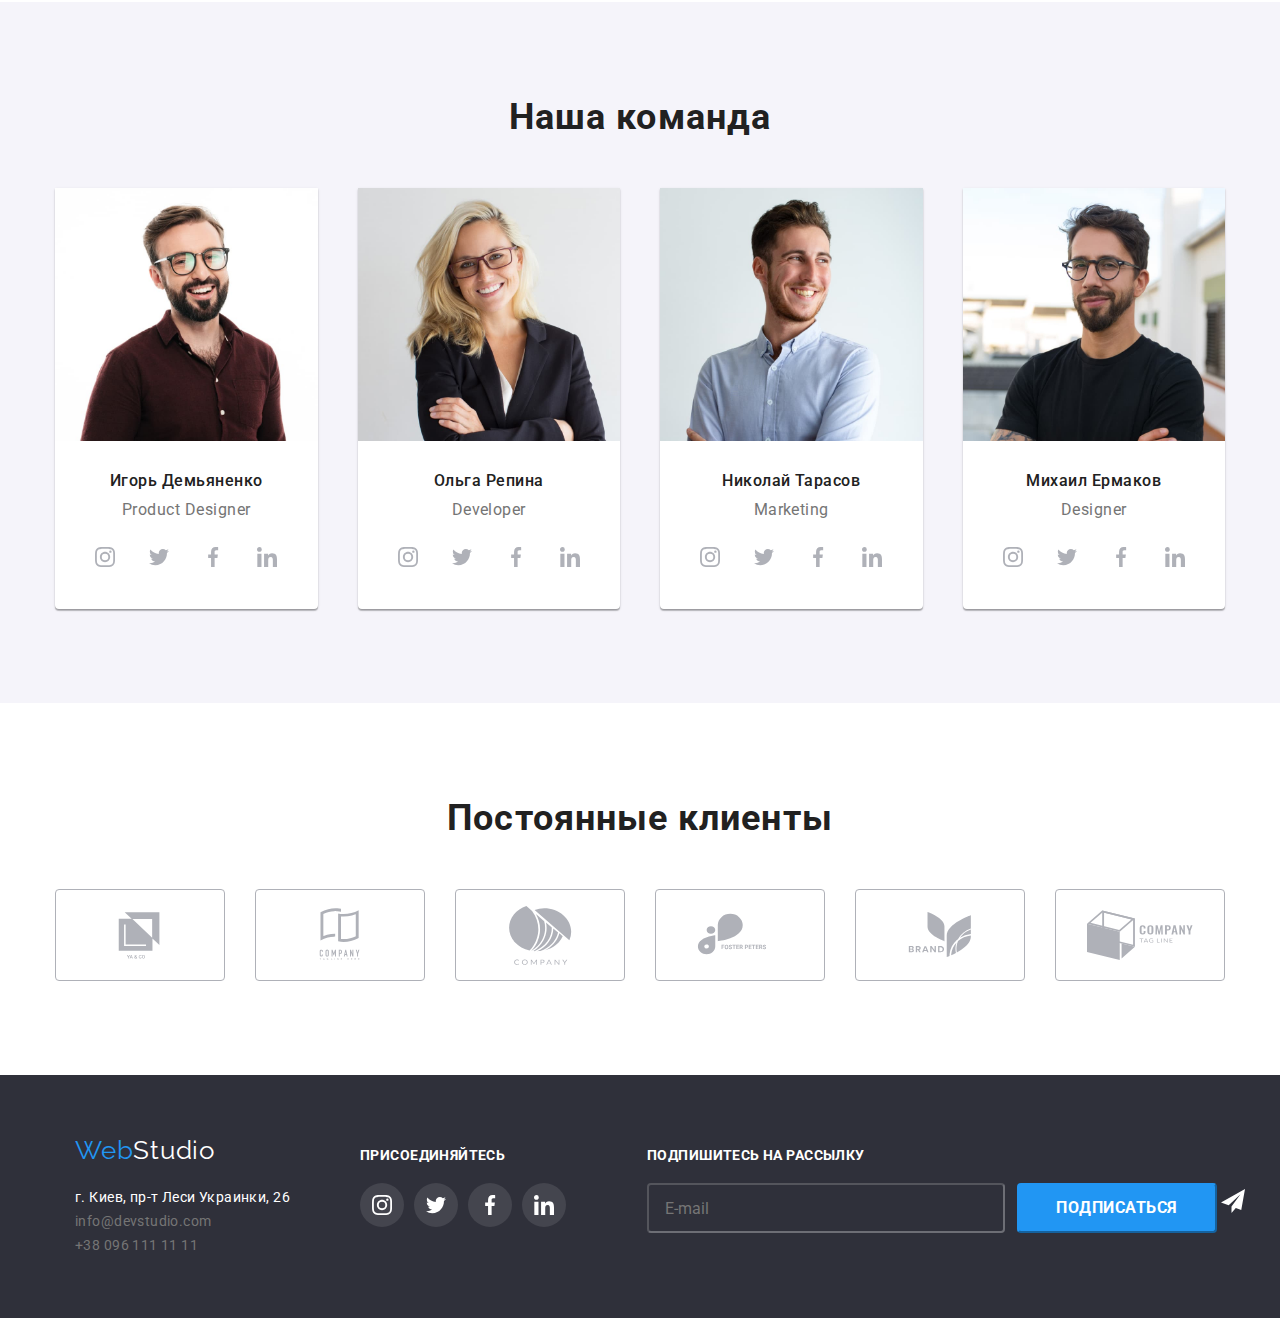
==== commit 46e5ca9f: "last changes" ====
--- a/index.html
+++ b/index.html
@@ -1,440 +1,461 @@
 <!DOCTYPE html>
 <html lang="ru">
-
-<head>
-    <meta charset="UTF-8">
-    <meta http-equiv="X-UA-Compatible" content="IE=edge">
-    <meta name="viewport" content="width=device-width, initial-scale=1.0">
+  <head>
+    <meta charset="UTF-8" />
+    <meta http-equiv="X-UA-Compatible" content="IE=edge" />
+    <meta name="viewport" content="width=device-width, initial-scale=1.0" />
     <title>WebStudio</title>
-    <link rel="preconnect" href="https://fonts.googleapis.com">
-    <link rel="preconnect" href="https://fonts.gstatic.com" crossorigin>
-    <link href="https://fonts.googleapis.com/css2?family=Raleway:wght@700&family=Roboto:wght@400;500;700;900&display=swap"
-        rel="stylesheet">
-    <link rel="stylesheet" href="https://cdnjs.cloudflare.com/ajax/libs/modern-normalize/1.1.0/modern-normalize.min.css">
-    <link rel="stylesheet" href="./css/style.css">
-    
-</head>
-
-<body>    
+    <link rel="preconnect" href="https://fonts.googleapis.com" />
+    <link rel="preconnect" href="https://fonts.gstatic.com" crossorigin />
+    <link
+      href="https://fonts.googleapis.com/css2?family=Raleway:wght@700&family=Roboto:wght@400;500;700;900&display=swap"
+      rel="stylesheet"
+    />
+    <link
+      rel="stylesheet"
+      href="https://cdnjs.cloudflare.com/ajax/libs/modern-normalize/1.1.0/modern-normalize.min.css"
+    />
+    <link rel="stylesheet" href="./css/style.css" />
+  </head>
+
+  <body>
     <header class="header">
-        <div class="container main-nav">
-            <a href="./index.html" class="logo-header"><span class="logo-web">Web</span>Studio</a>
-            <nav>
-                <ul class="site-nav">
-                    <li class="item"><a href="./index.html" class="link current">Студия</a></li>
-                    <li class="item"><a href="./portfolio.html" class="link">Портфолио</a></li>
-                    <li class="item"><a href="#" class="link">Контакты</a></li>
-                </ul>
-            </nav>
-            <ul class="site-contacts">
-                <li class="item">
-                    <a href="mailto:info@devstudio.com" class="contacts-links">
-                        <svg width="16" height="12" class="btn-icon">
-                            <use href="./images/icon/sprite.svg#icon-envelope"></use>
-                        </svg>
-                        info@devstudio.com
-                    </a>
-                </li>
-                <li class="item">
-                    <a href="tel:+380961111111" class="contacts-links">
-                        <svg width="10" height="16" class="btn-icon">
-                            <use href="./images/icon/sprite.svg#icon-smartphone"></use>
-                        </svg>
-                        +38 096 111 11 11
-                    </a>
-                </li>
+      <div class="container main-nav">
+        <a href="./index.html" class="logo-header"><span class="logo-web">Web</span>Studio</a>
+        <nav>
+          <ul class="site-nav">
+            <li class="item"><a href="./index.html" class="link current">Студия</a></li>
+            <li class="item"><a href="./portfolio.html" class="link">Портфолио</a></li>
+            <li class="item"><a href="#" class="link">Контакты</a></li>
+          </ul>
+        </nav>
+        <ul class="site-contacts">
+          <li class="item">
+            <a href="mailto:info@devstudio.com" class="contacts-links">
+              <svg width="16" height="12" class="btn-icon">
+                <use href="./images/icon/sprite.svg#icon-envelope"></use>
+              </svg>
+              info@devstudio.com
+            </a>
+          </li>
+          <li class="item">
+            <a href="tel:+380961111111" class="contacts-links">
+              <svg width="10" height="16" class="btn-icon">
+                <use href="./images/icon/sprite.svg#icon-smartphone"></use>
+              </svg>
+              +38 096 111 11 11
+            </a>
+          </li>
+        </ul>
+      </div>
+    </header>
+    <main>
+      <!--Герой-->
+      <section class="hero-section">
+        <div class="container">
+          <h1 class="hero-title">Эффективные решения <br />для вашего бизнеса</h1>
+          <button type="button" class="hero-button" data-modal-open>Заказать услугу</button>
+        </div>
+      </section>
+      <!--Внимание к деталям,Пунктуальность,Планирование,Современные технологии-->
+      <section class="strenghts-section">
+        <div class="container">
+          <h2 class="strenghts visually-hidden">Наши сильные стороны</h2>
+          <ul class="strenghts-list">
+            <li class="strenghts-item">
+              <div class="thumb">
+                <svg class="thumb-icon">
+                  <use href="./images/icon/sprite.svg#icon-antenna"></use>
+                </svg>
+              </div>
+              <h3 class="strengths-title title">Внимание к деталям</h3>
+              <p class="strengths-text">
+                Идейные соображения, а также начало повседневной работы по формированию позиции.
+              </p>
+            </li>
+            <li class="strenghts-item">
+              <div class="thumb">
+                <svg class="thumb-icon">
+                  <use href="./images/icon/sprite.svg#icon-clock"></use>
+                </svg>
+              </div>
+              <h3 class="strengths-title title">Пунктуальность</h3>
+              <p class="strengths-text">
+                Задача организации, в особенности же рамки и место обучения кадров влечет за собой.
+              </p>
+            </li>
+            <li class="strenghts-item">
+              <div class="thumb">
+                <svg class="thumb-icon">
+                  <use href="./images/icon/sprite.svg#icon-diagram"></use>
+                </svg>
+              </div>
+              <h3 class="strengths-title title">Планирование</h3>
+              <p class="strengths-text">
+                Равным образом консультация с широким активом в значительной степени обуславливает.
+              </p>
+            </li>
+            <li class="strenghts-item">
+              <div class="thumb">
+                <svg class="thumb-icon">
+                  <use href="./images/icon/sprite.svg#icon-astronaut"></use>
+                </svg>
+              </div>
+              <h3 class="strengths-title title">Современные технологии</h3>
+              <p class="strengths-text">
+                Значимость этих проблем настолько очевидна, что реализация плановых заданий.
+              </p>
+            </li>
+          </ul>
+        </div>
+      </section>
+      <!--Чем мы занимаемся в картинках-->
+
+      <section class="services section">
+        <div class="container">
+          <h2 class="services-title title">Чем мы занимаемся</h2>
+          <ul class="services-list">
+            <li>
+              <div class="services-item">
+                <img src="./images/1.jpg" alt="Person is writing code" width="370" class="img" />
+                <p class="service-description">Десктопные приложения</p>
+              </div>
+            </li>
+            <li>
+              <div class="services-item">
+                <img
+                  src="./images/2.jpg"
+                  alt="Person is chosing new phone"
+                  width="370"
+                  class="img"
+                />
+                <p class="service-description">Мобильные приложения</p>
+              </div>
+            </li>
+            <li>
+              <div class="services-item">
+                <img src="./images/3.jpg" alt="Showing available colors" width="370" class="img" />
+                <p class="service-description">Дизайнерские решения</p>
+              </div>
+            </li>
+          </ul>
+        </div>
+      </section>
+
+      <!--Наша команда-->
+
+      <section class="team section">
+        <div class="container">
+          <h2 class="team-title title">Наша команда</h2>
+          <ul class="team-cards">
+            <li class="team-card">
+              <img src="./images/11.jpg" width="270" alt="Happy man with glasses" />
+              <div class="member-description">
+                <h3 class="name title">Игорь Демьяненко</h3>
+                <p class="position">Product Designer</p>
+                <div class="social-links">
+                  <a href="#" class="social-link">
+                    <svg class="social-icon" width="20" height="20">
+                      <use href="./images/icon/sprite.svg#icon-instagram"></use>
+                    </svg>
+                  </a>
+
+                  <a href="#" class="social-link">
+                    <svg class="social-icon" width="20" height="20">
+                      <use href="./images/icon/sprite.svg#icon-twitter"></use>
+                    </svg>
+                  </a>
+                  <a href="#" class="social-link">
+                    <svg class="social-icon" width="20" height="20">
+                      <use href="./images/icon/sprite.svg#icon-facebook"></use>
+                    </svg>
+                  </a>
+                  <a href="#" class="social-link">
+                    <svg class="social-icon" width="20" height="20">
+                      <use href="./images/icon/sprite.svg#icon-linkedin"></use>
+                    </svg>
+                  </a>
+                </div>
+              </div>
+            </li>
+            <li class="team-card">
+              <img src="./images/12.jpg" width="270" alt="blonde woman" />
+              <div class="member-description">
+                <h3 class="name title">Ольга Репина</h3>
+                <p class="position">Developer</p>
+                <div class="social-links">
+                  <a href="#" class="social-link">
+                    <svg class="social-icon" width="20" height="20">
+                      <use href="./images/icon/sprite.svg#icon-instagram"></use>
+                    </svg>
+                  </a>
+
+                  <a href="#" class="social-link">
+                    <svg class="social-icon">
+                      <use href="./images/icon/sprite.svg#icon-twitter"></use>
+                    </svg>
+                  </a>
+                  <a href="#" class="social-link">
+                    <svg class="social-icon">
+                      <use href="./images/icon/sprite.svg#icon-facebook"></use>
+                    </svg>
+                  </a>
+                  <a href="#" class="social-link">
+                    <svg class="social-icon">
+                      <use href="./images/icon/sprite.svg#icon-linkedin"></use>
+                    </svg>
+                  </a>
+                </div>
+              </div>
+            </li>
+            <li class="team-card">
+              <img src="./images/13.jpg" width="270" alt="man in light blue shirt" />
+              <div class="member-description">
+                <h3 class="name title">Николай Тарасов</h3>
+                <p class="position">Marketing</p>
+                <div class="social-links">
+                  <a href="#" class="social-link">
+                    <svg class="social-icon">
+                      <use href="./images/icon/sprite.svg#icon-instagram"></use>
+                    </svg>
+                  </a>
+
+                  <a href="#" class="social-link">
+                    <svg class="social-icon">
+                      <use href="./images/icon/sprite.svg#icon-twitter"></use>
+                    </svg>
+                  </a>
+                  <a href="#" class="social-link">
+                    <svg class="social-icon">
+                      <use href="./images/icon/sprite.svg#icon-facebook"></use>
+                    </svg>
+                  </a>
+                  <a href="#" class="social-link">
+                    <svg class="social-icon">
+                      <use href="./images/icon/sprite.svg#icon-linkedin"></use>
+                    </svg>
+                  </a>
+                </div>
+              </div>
+            </li>
+            <li class="team-card">
+              <img src="./images/14.jpg" width="270" alt="man in black t-shirt" />
+              <div class="member-description">
+                <h3 class="name title">Михаил Ермаков</h3>
+                <p class="position">Designer</p>
+                <div class="social-links">
+                  <a href="#" class="social-link">
+                    <svg class="social-icon">
+                      <use href="./images/icon/sprite.svg#icon-instagram"></use>
+                    </svg>
+                  </a>
+
+                  <a href="#" class="social-link">
+                    <svg class="social-icon">
+                      <use href="./images/icon/sprite.svg#icon-twitter"></use>
+                    </svg>
+                  </a>
+                  <a href="#" class="social-link">
+                    <svg class="social-icon">
+                      <use href="./images/icon/sprite.svg#icon-facebook"></use>
+                    </svg>
+                  </a>
+                  <a href="#" class="social-link">
+                    <svg class="social-icon">
+                      <use href="./images/icon/sprite.svg#icon-linkedin"></use>
+                    </svg>
+                  </a>
+                </div>
+              </div>
+            </li>
+          </ul>
+        </div>
+      </section>
+      <section class="section">
+        <div class="container">
+          <h2 class="customers-list-title">Постоянные клиенты</h2>
+          <ul class="customers-list">
+            <li class="customer-item">
+              <a href="#" class="customer-link">
+                <svg class="customer-icon">
+                  <use href="./images/icon/sprite.svg#icon-logo-1"></use>
+                </svg>
+              </a>
+            </li>
+            <li class="customer-item">
+              <a href="#" class="customer-link">
+                <svg class="customer-icon">
+                  <use href="./images/icon/sprite.svg#icon-logo-2"></use>
+                </svg>
+              </a>
+            </li>
+            <li class="customer-item">
+              <a href="#" class="customer-link">
+                <svg class="customer-icon">
+                  <use href="./images/icon/sprite.svg#icon-logo-3"></use>
+                </svg>
+              </a>
+            </li>
+            <li class="customer-item">
+              <a href="#" class="customer-link">
+                <svg class="customer-icon">
+                  <use href="./images/icon/sprite.svg#icon-logo-4"></use>
+                </svg>
+              </a>
+            </li>
+            <li class="customer-item">
+              <a href="#" class="customer-link">
+                <svg class="customer-icon">
+                  <use href="./images/icon/sprite.svg#icon-logo-5"></use>
+                </svg>
+              </a>
+            </li>
+            <li class="customer-item">
+              <a href="#" class="customer-link">
+                <svg class="customer-icon">
+                  <use href="./images/icon/sprite.svg#icon-logo-6"></use>
+                </svg>
+              </a>
+            </li>
+          </ul>
+        </div>
+      </section>
+    </main>
+    <!--Футер-->
+    <footer class="footer">
+      <div class="container downside">
+        <div>
+          <a href="./index.html" class="logo-footer"><span class="logo-web">Web</span>Studio</a>
+          <address class="address">
+            <ul>
+              <li>
+                <a
+                  href="https://www.google.com/search?client=opera&q=Киев%2C+пр-т+Леси+Украинки%2C+26&sourceid=opera&ie=UTF-8&oe=UTF-8"
+                  target="_blank"
+                  rel="noopener noreferrer"
+                  class="link specific-address"
+                  >г. Киев, пр-т Леси Украинки, 26
+                </a>
+              </li>
+              <li>
+                <a href="mailto:info@devstudio.com" class="link">info@devstudio.com </a>
+              </li>
+              <li>
+                <a href="tel:+380961111111" class="link">+38 096 111 11 11</a>
+              </li>
             </ul>
-        </div>
-    </header>
-        <main>
-            <!--Герой-->            
-            <section class="hero-section">
-                <div class="container">
-                    <h1 class="hero-title">Эффективные решения <br>для вашего бизнеса</h1>
-                    <button type="button" class="hero-button" data-modal-open>Заказать услугу</button>
-                </div>
-            </section>            
-            <!--Внимание к деталям,Пунктуальность,Планирование,Современные технологии-->            
-            <section class="strenghts-section" >
-                <div class="container">                   
-                        <h2 class="strenghts visually-hidden">Наши сильные стороны</h2>
-                    <ul class="strenghts-list">
-                        <li class="strenghts-item">
-                            <div class="thumb">
-                                <svg class="thumb-icon">
-                                    <use href="./images/icon/sprite.svg#icon-antenna"></use>
-                                </svg>
-                            </div>
-                            <h3 class="strengths-title title">Внимание к деталям</h3>
-                            <p class="strengths-text">Идейные соображения, а также начало повседневной работы по формированию позиции.
-                            </p>
-                        </li>
-                        <li class="strenghts-item">
-                            <div class="thumb"> 
-                                <svg class="thumb-icon">
-                                    <use href="./images/icon/sprite.svg#icon-clock"></use>
-                                </svg>
-                            </div>
-                            <h3 class="strengths-title title">Пунктуальность</h3>
-                            <p class="strengths-text">Задача организации, в особенности же рамки и место обучения кадров влечет за
-                                собой.</p>
-                        </li>
-                        <li class="strenghts-item">
-                            <div class="thumb">
-                                <svg class="thumb-icon">
-                                    <use href="./images/icon/sprite.svg#icon-diagram"></use>
-                                </svg>
-                            </div>
-                            <h3 class="strengths-title title">Планирование</h3>
-                            <p class="strengths-text">Равным образом консультация с широким активом в значительной степени
-                                обуславливает.</p>
-                        </li>
-                        <li class="strenghts-item">
-                            <div class="thumb">
-                                <svg class="thumb-icon">
-                                    <use href="./images/icon/sprite.svg#icon-astronaut"></use>
-                                </svg>
-                            </div>
-                            <h3 class="strengths-title title">Современные технологии</h3>
-                            <p class="strengths-text">Значимость этих проблем настолько очевидна, что реализация плановых заданий.</p>
-                        </li>
-                    </ul>
-                </div>
-            </section>
-            <!--Чем мы занимаемся в картинках-->
-            
-            <section class="services section">
-                <div class="container">
-                    <h2 class="services-title title">Чем мы занимаемся</h2>
-                    <ul class="services-list">
-                        <li>
-                            <div class="services-item">
-                                <img src="./images/1.jpg" alt="Person is writing code" width="370" class="img">
-                                <p class="service-description">Десктопные приложения</p>
-                            </div>
-                        </li>
-                        <li>
-                            <div class="services-item">
-                                <img src="./images/2.jpg" alt="Person is chosing new phone" width="370" class="img">
-                                <p class="service-description">Мобильные приложения</p>
-                            </div>
-                        </li>
-                        <li>
-                            <div class="services-item">
-                                <img src="./images/3.jpg" alt="Showing available colors" width="370" class="img">
-                                <p class="service-description">Дизайнерские решения</p>
-                            </div>
-                        </li>
-                    </ul>
-                </div>
-            </section>
-            
-            <!--Наша команда-->
-            
-                    <section class="team section">
-                        <div class="container">
-                        <h2 class="team-title title">Наша команда</h2>
-                        <ul class="team-cards">
-                            <li class="team-card">
-                                <img src="./images/11.jpg" width="270" alt="Happy man with glasses">
-                                <div class="member-description">
-                                <h3 class="name title">Игорь Демьяненко</h3>
-                                <p class="position">Product Designer</p>
-                                <div class="social-links">
-                                    <a href="#" class="social-link">
-                                        <svg class="social-icon" width="20" height="20">
-                                            <use href="./images/icon/sprite.svg#icon-instagram"></use>
-                                        </svg>
-                                    </a>
-                                
-                                    <a href="#" class="social-link">
-                                        <svg class="social-icon" width="20" height="20">
-                                            <use href="./images/icon/sprite.svg#icon-twitter"></use>
-                                        </svg>
-                                    </a>
-                                    <a href="#" class="social-link">
-                                        <svg class="social-icon" width="20" height="20">
-                                            <use href="./images/icon/sprite.svg#icon-facebook"></use>
-                                        </svg>
-                                
-                                    </a>
-                                    <a href="#" class="social-link">
-                                        <svg class="social-icon" width="20" height="20">
-                                            <use href="./images/icon/sprite.svg#icon-linkedin"></use>
-                                        </svg>
-                                    </a>
-                                </div>
-                                </div>
-                            </li>
-                            <li class="team-card">
-                                <img src="./images/12.jpg" width="270" alt="blonde woman">
-                                <div class="member-description">
-                                <h3 class="name title">Ольга Репина</h3>
-                                <p class="position">Developer</p>
-                                <div class="social-links">
-                                    <a href="#" class="social-link">
-                                        <svg class="social-icon" width="20" height="20">
-                                            <use href="./images/icon/sprite.svg#icon-instagram"></use>
-                                        </svg>
-                                    </a>
-                                
-                                    <a href="#" class="social-link">
-                                        <svg class="social-icon">
-                                            <use href="./images/icon/sprite.svg#icon-twitter"></use>
-                                        </svg>
-                                    </a>
-                                    <a href="#" class="social-link">
-                                        <svg class="social-icon">
-                                            <use href="./images/icon/sprite.svg#icon-facebook"></use>
-                                        </svg>
-                                
-                                    </a>
-                                    <a href="#" class="social-link">
-                                        <svg class="social-icon">
-                                            <use href="./images/icon/sprite.svg#icon-linkedin"></use>
-                                        </svg>
-                                
-                                    </a>
-                                </div>
-                                </div>                                
-                            </li>
-                            <li class="team-card">
-                                <img src="./images/13.jpg" width="270" alt="man in light blue shirt">
-                                <div class="member-description">
-                                <h3 class="name title">Николай Тарасов</h3>
-                                <p class="position">Marketing</p>
-                                <div class="social-links">
-                                    <a href="#" class="social-link">
-                                        <svg class="social-icon">
-                                            <use href="./images/icon/sprite.svg#icon-instagram"></use>
-                                        </svg>
-                                    </a>
-                                
-                                    <a href="#" class="social-link">
-                                        <svg class="social-icon">
-                                            <use href="./images/icon/sprite.svg#icon-twitter"></use>
-                                        </svg>
-                                    </a>
-                                    <a href="#" class="social-link">
-                                        <svg class="social-icon">
-                                            <use href="./images/icon/sprite.svg#icon-facebook"></use>
-                                        </svg>
-                                
-                                    </a>
-                                    <a href="#" class="social-link">
-                                        <svg class="social-icon">
-                                            <use href="./images/icon/sprite.svg#icon-linkedin"></use>
-                                        </svg>
-                                
-                                    </a>
-                                </div>
-                                </div>
-                            </li>
-                            <li class="team-card">
-                                <img src="./images/14.jpg" width="270" alt="man in black t-shirt">
-                                <div class="member-description">
-                                <h3 class="name title">Михаил Ермаков</h3>
-                                <p class="position">Designer</p>
-                                <div class="social-links">
-                                    <a href="#" class="social-link">
-                                        <svg class="social-icon">
-                                            <use href="./images/icon/sprite.svg#icon-instagram"></use>
-                                        </svg>
-                                    </a>
-                                
-                                    <a href="#" class="social-link">
-                                        <svg class="social-icon">
-                                            <use href="./images/icon/sprite.svg#icon-twitter"></use>
-                                        </svg>
-                                    </a>
-                                    <a href="#" class="social-link">
-                                        <svg class="social-icon">
-                                            <use href="./images/icon/sprite.svg#icon-facebook"></use>
-                                        </svg>                                
-                                    </a>
-                                    <a href="#" class="social-link">
-                                        <svg class="social-icon">
-                                            <use href="./images/icon/sprite.svg#icon-linkedin"></use>
-                                        </svg>
-                                    </a>
-                                </div>
-                                </div>                                
-                            </li>
-                        </ul>
-                        </div>
-                    </section>
-            <section class="section">
-                <div class="container">
-                <h2 class="customers-list-title">Постоянные клиенты</h2>
-                <ul class="customers-list">
-                    <li class="customer-item">
-                        <a href="#" class="customer-link">
-                            <svg class="customer-icon">
-                                <use href="./images/icon/sprite.svg#icon-logo-1"></use>
-                            </svg>
-                        </a>
-                    </li>
-                    <li class="customer-item">
-                        <a href="#" class="customer-link">
-                        <svg class="customer-icon">
-                            <use href="./images/icon/sprite.svg#icon-logo-2"></use>
-                        </svg>
-                        </a>
-                    </li>
-                    <li class="customer-item">
-                        <a href="#" class="customer-link">
-                        <svg class="customer-icon">
-                            <use href="./images/icon/sprite.svg#icon-logo-3"></use>
-                        </svg>
-                        </a>
-                    </li>
-                    <li class="customer-item">
-                        <a href="#" class="customer-link">
-                        <svg class="customer-icon">
-                            <use href="./images/icon/sprite.svg#icon-logo-4"></use>
-                        </svg>
-                        </a>
-                    </li>
-                    <li class="customer-item">
-                        <a href="#" class="customer-link">
-                        <svg class="customer-icon">
-                            <use href="./images/icon/sprite.svg#icon-logo-5"></use>
-                        </svg>
-                        </a>
-                    </li>
-                    <li class="customer-item">
-                        <a href="#" class="customer-link">
-                        <svg class="customer-icon">
-                            <use href="./images/icon/sprite.svg#icon-logo-6"></use>
-                        </svg>
-                        </a>
-                    </li>
-                </ul>
-                </div>
-            </section>        
-        </main>
-        <!--Футер-->
-        <footer class="footer">
-            <div class="container downside">
-                <div>
-                <a href="./index.html" class="logo-footer"><span class="logo-web">Web</span>Studio</a>
-                <address class="address">                   
-                        <ul>
-                        <li>
-                            <a href="https://www.google.com/search?client=opera&q=Киев%2C+пр-т+Леси+Украинки%2C+26&sourceid=opera&ie=UTF-8&oe=UTF-8"
-                                target="_blank" rel="noopener noreferrer" class="link specific-address">г. Киев, пр-т Леси Украинки,
-                                26
-                            </a>
-                        </li>
-                        <li>
-                            <a href="mailto:info@devstudio.com" class="link">info@devstudio.com
-                            </a>
-                        </li>
-                        <li>
-                            <a href="tel:+380961111111" class="link">+38 096 111 11 11</a>
-                        </li>
-                        </ul>                    
-                </address>
-                </div>
-                <div class="footer-social-links">
-                <p class="follow">Присоединяйтесь</p>
-                <div class="social-links-bot">
-                    <a href="#" class="social-link bot">
-                        <svg class="social-icon bot">
-                            <use href="./images/icon/sprite.svg#icon-instagram"></use>
-                        </svg>
-                    </a>
-                    <a href="#" class="social-link bot">
-                        <svg class="social-icon bot">
-                            <use href="./images/icon/sprite.svg#icon-twitter"></use>
-                        </svg>
-                    </a>
-                    <a href="#" class="social-link bot">
-                        <svg class="social-icon bot">
-                            <use href="./images/icon/sprite.svg#icon-facebook"></use>
-                        </svg>
-                    </a>
-                    <a href="#" class="social-link bot">
-                        <svg class="social-icon bot">
-                            <use href="./images/icon/sprite.svg#icon-linkedin"></use>
-                        </svg>
-                    </a>
-                </div>
-                </div>
-                <div class="footer-form-div">
-                <form action="">
-                    <div class="footer-form">
-                    <label for="E-mail" class="footer-label">Подпишитесь на рассылку</label>
-                    <input type="text" name="E-mail" id="E-mail" class="footer-input" placeholder="E-mail">
-                    </div>
-                </form>
-                </div>
-                <div>
-                    <button type="submit" class="follow-btn">Подписаться</button>
-                </div>
-               
-                
+          </address>
+        </div>
+        <div class="footer-social-links">
+          <p class="follow">Присоединяйтесь</p>
+          <div class="social-links-bot">
+            <a href="#" class="social-link bot">
+              <svg class="social-icon bot">
+                <use href="./images/icon/sprite.svg#icon-instagram"></use>
+              </svg>
+            </a>
+            <a href="#" class="social-link bot">
+              <svg class="social-icon bot">
+                <use href="./images/icon/sprite.svg#icon-twitter"></use>
+              </svg>
+            </a>
+            <a href="#" class="social-link bot">
+              <svg class="social-icon bot">
+                <use href="./images/icon/sprite.svg#icon-facebook"></use>
+              </svg>
+            </a>
+            <a href="#" class="social-link bot">
+              <svg class="social-icon bot">
+                <use href="./images/icon/sprite.svg#icon-linkedin"></use>
+              </svg>
+            </a>
+          </div>
+        </div>
+        <div class="footer-form-div">
+          <form action="">
+            <div class="footer-form">
+              <label for="E-mail" class="footer-label">Подпишитесь на рассылку</label>
+              <input
+                type="text"
+                name="E-mail"
+                id="E-mail"
+                class="footer-input"
+                placeholder="E-mail"
+              />
             </div>
-        </footer>
-        <div class="backdrop is-hidden" data-modal>
-            <div class="modal">
-                
-                <form class="form">
-                    <h2 class="form-title">Оставьте свои данные, мы вам перезвоним</h2>
-                    <div class="form-field">
-                        <label for="name" class="form-label">Имя</label>
-                        <input type="text" name="name" id="name" class="input-field" autofocus>
-                        <span class="form-icon">
-                        <svg width="18" height="18">
-                            <use href="./images/icon/sprite.svg#icon-person"></use>
-                        </svg>
-                        </span>
-                    </div>
-                    <div class="form-field">
-                        <label for="tel" class="form-label">Телефон</label>
-                        <input type="tel" name="tel" id="tel" class="input-field">
-                        <span class="form-icon">
-                        <svg width="18" height="18" class="form-icon">
-                            <use href="./images/icon/sprite.svg#icon-phone"></use>
-                        </svg>
-                        </span>
-                    </div>
-                    <div class="form-field">
-                        <label for="email" class="form-label">Почта</label>
-                        <input type="email" name="email" id="email" class="input-field">
-                        <span class="form-icon">
-                        <svg width="18" height="18" class="form-icon">
-                            <use href="./images/icon/sprite.svg#icon-email"></use>
-                        </svg>
-                        </span>
-                    </div>
-                    <div class="form-field">
-                        <label for="comment" class="form-label">Комментарий</label>
-                        <textarea name="comment" id="comment" rows="10" placeholder="Введите текст" class="comment"></textarea>
-                    </div>
-
-
-                    <div class="form-policy">
-                        <label for="policy" class="policy-label">Соглашаюсь с рассылкой и принимаю <a href="#">Условия договора</a>
-                        <input class="checkbox" type="checkbox" name="policy" id="policy">
-                        <span class="checkbox-icon"></span>
-                        </label>
-                    </div>
-                    <div>
-                        <button type="submit" class="form-submit-btn">Отправить</button>
-                    </div>
-                    
-                </form>
-                
-                
-                <button class="close-btn" data-modal-close>
-                    <svg width="18" height="18px">
-                        <use href="./images/icon/sprite.svg#icon-close"></use>
-                    </svg>
-                </button> 
+          </form>
+        </div>
+        <div>
+          <button type="submit" class="follow-btn">Подписаться</button>
+          <svg width="24" height="24">
+            <use href="./images/icon/sprite.svg#icon-send"></use>
+          </svg>
+        </div>
+      </div>
+    </footer>
+    <div class="backdrop is-hidden" data-modal>
+      <div class="modal">
+        <form class="form">
+          <h2 class="form-title">Оставьте свои данные, мы вам перезвоним</h2>
+          <div class="form-field">
+            <label for="name" class="form-label">Имя</label>
+            <div class="wrapper">
+              <input type="text" name="name" id="name" class="input-field" autofocus />
+              <svg width="18" height="18" class="form-icon">
+                <use href="./images/icon/sprite.svg#icon-person"></use>
+              </svg>
             </div>
-        </div>
-        <script src="./js/modal.js"></script>
-
-</body>
-</html>+          </div>
+          <div class="form-field">
+            <label for="tel" class="form-label">Телефон</label>
+            <div class="wrapper">
+              <input type="tel" name="tel" id="tel" class="input-field" />
+              <svg width="18" height="18" class="form-icon">
+                <use href="./images/icon/sprite.svg#icon-phone"></use>
+              </svg>
+            </div>
+          </div>
+          <div class="form-field">
+            <label for="email" class="form-label">Почта</label>
+            <div class="wrapper">
+              <input type="email" name="email" id="email" class="input-field" />
+              <svg width="18" height="18" class="form-icon">
+                <use href="./images/icon/sprite.svg#icon-email"></use>
+              </svg>
+            </div>
+          </div>
+          <div class="form-field">
+            <label for="comment" class="form-label">Комментарий</label>
+            <textarea
+              name="comment"
+              id="comment"
+              rows="10"
+              placeholder="Введите текст"
+              class="comment"
+            ></textarea>
+          </div>
+
+          <div class="form-policy">
+            <label for="policy" class="policy-label">
+              Соглашаюсь с рассылкой и принимаю <a href="#">Условия договора</a>
+              <input class="checkbox" type="checkbox" name="policy" id="policy" />
+              <svg class="checkbox-icon">
+                <use href="./images/icon/sprite.svg#icon-checkbox"></use>
+              </svg>
+            </label>
+          </div>
+          <div>
+            <button type="submit" class="form-submit-btn">Отправить</button>
+          </div>
+        </form>
+
+        <button class="close-btn" data-modal-close>
+          <svg width="18" height="18px">
+            <use href="./images/icon/sprite.svg#icon-close"></use>
+          </svg>
+        </button>
+      </div>
+    </div>
+    <script src="./js/modal.js"></script>
+  </body>
+</html>
--- a/css/style.css
+++ b/css/style.css
@@ -603,8 +603,6 @@
 .follow-btn::after {
   content: '';
   position: absolute;
-  background-image: url(../images/icon/plane.svg);
-  /* fill: var(--background-color); */
 }
 
 /* portfolio page */
@@ -753,11 +751,13 @@
 }
 
 .form-field {
+  display: flex;
+  flex-direction: column;
+  margin-bottom: 10px;
+}
+
+.form-field .wrapper {
   position: relative;
-  display: flex;
-  flex-direction: column;
-
-  margin-bottom: 10px;
 }
 
 .form-policy {
@@ -767,6 +767,7 @@
   justify-content: center;
 }
 .policy-label {
+  position: relative;
   margin-left: 9px;
   margin-bottom: 30px;
   font-weight: 400;
@@ -784,11 +785,21 @@
 
   position: absolute;
 }
-.checkbox-icon{
-  
-}
-
-
+.checkbox-icon {
+  position: absolute;
+  top: 50%;
+  left: -20px;
+  transform: translateY(-50%);
+  width: 15px;
+  height: 15px;
+  border-radius: 2px;
+  display: inline-block;
+  border: 1px solid var(--primary-text-color);
+}
+.checkbox:checked + .checkbox-icon {
+  background-color: var(--akcent-text-color);
+  border: 0;
+}
 .form-label {
   margin-bottom: 4px;
   margin-left: 9px;
@@ -812,6 +823,7 @@
 }
 
 .input-field {
+  width: 100%;
   padding-left: 35px;
   height: 40px;
   border: 1px solid rgba(33, 33, 33, 0.2);
@@ -875,8 +887,10 @@
 
 .form-icon {
   position: absolute;
-  top: 0;
-  left: 0;
+  top: 50%;
+  left: 9px;
+  display: block;
+  transform: translateY(-50%);
 }
 
 /* Conatainer for all sections */
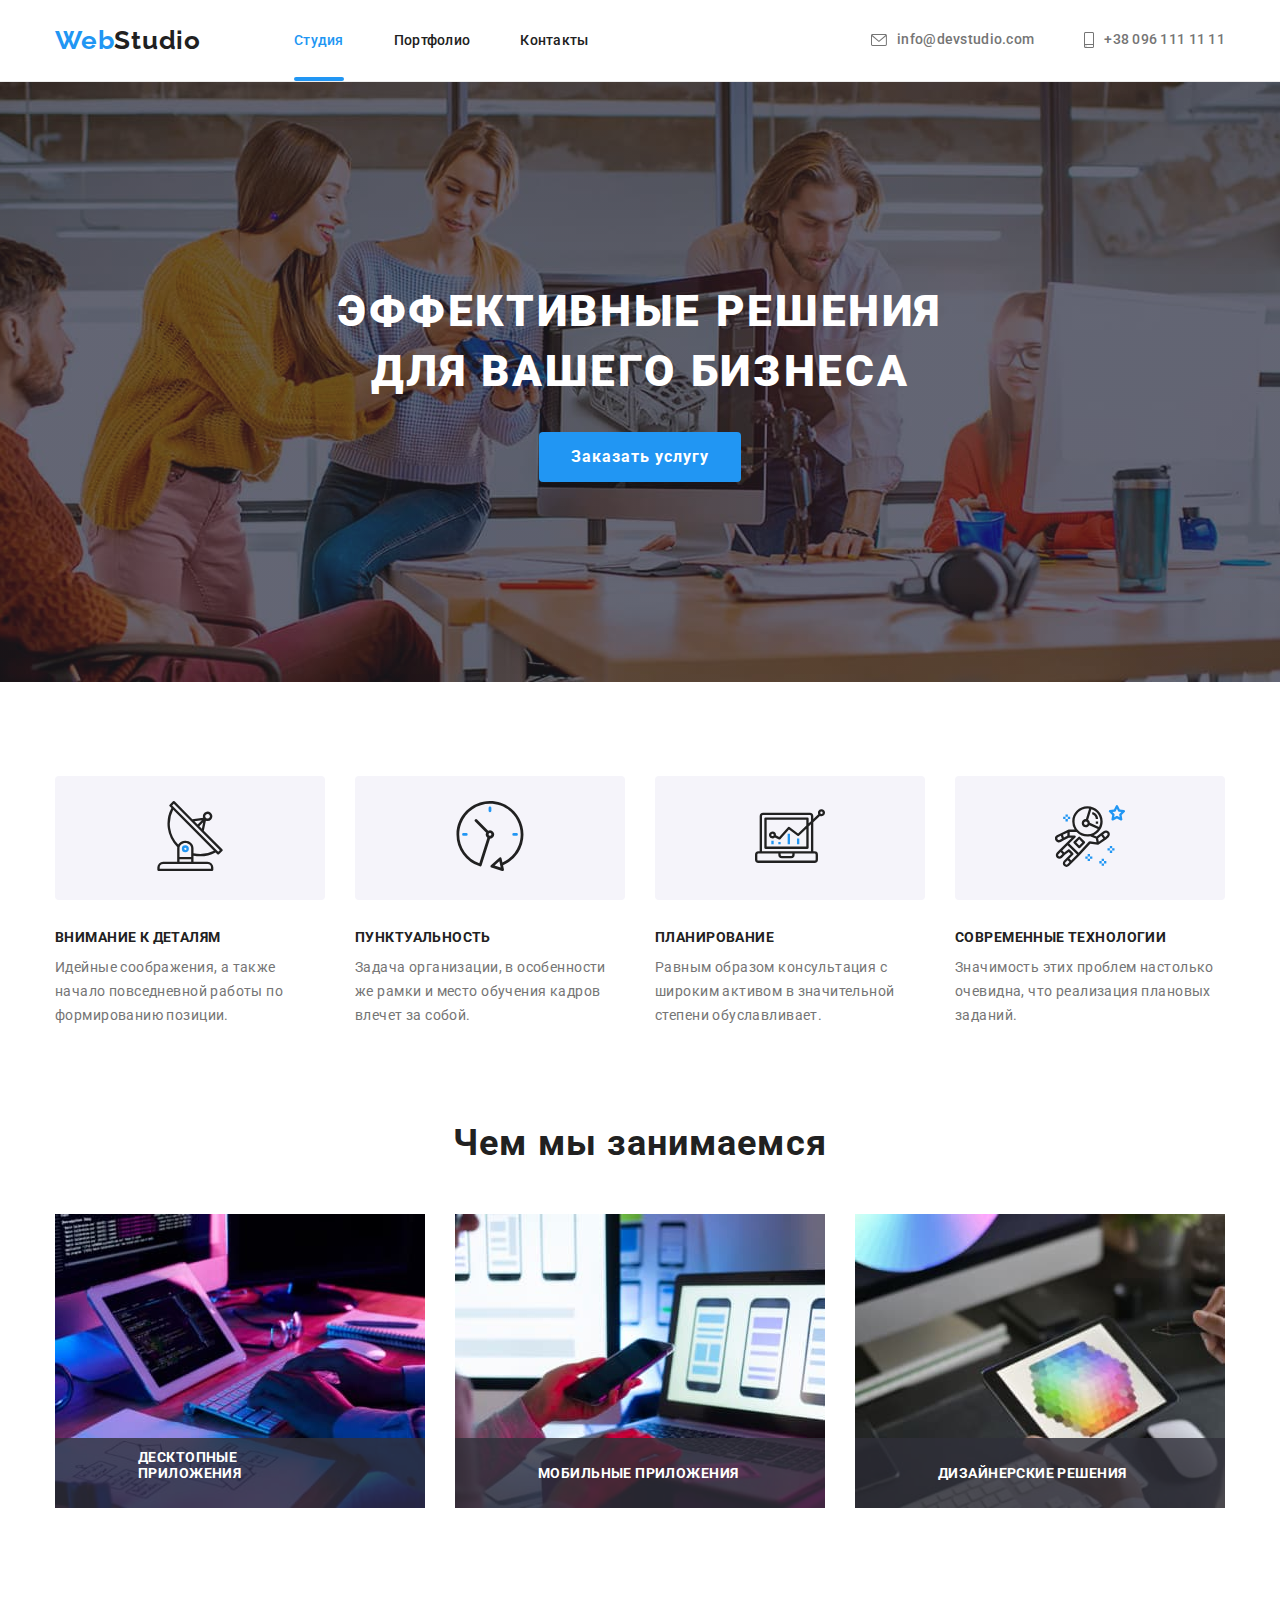
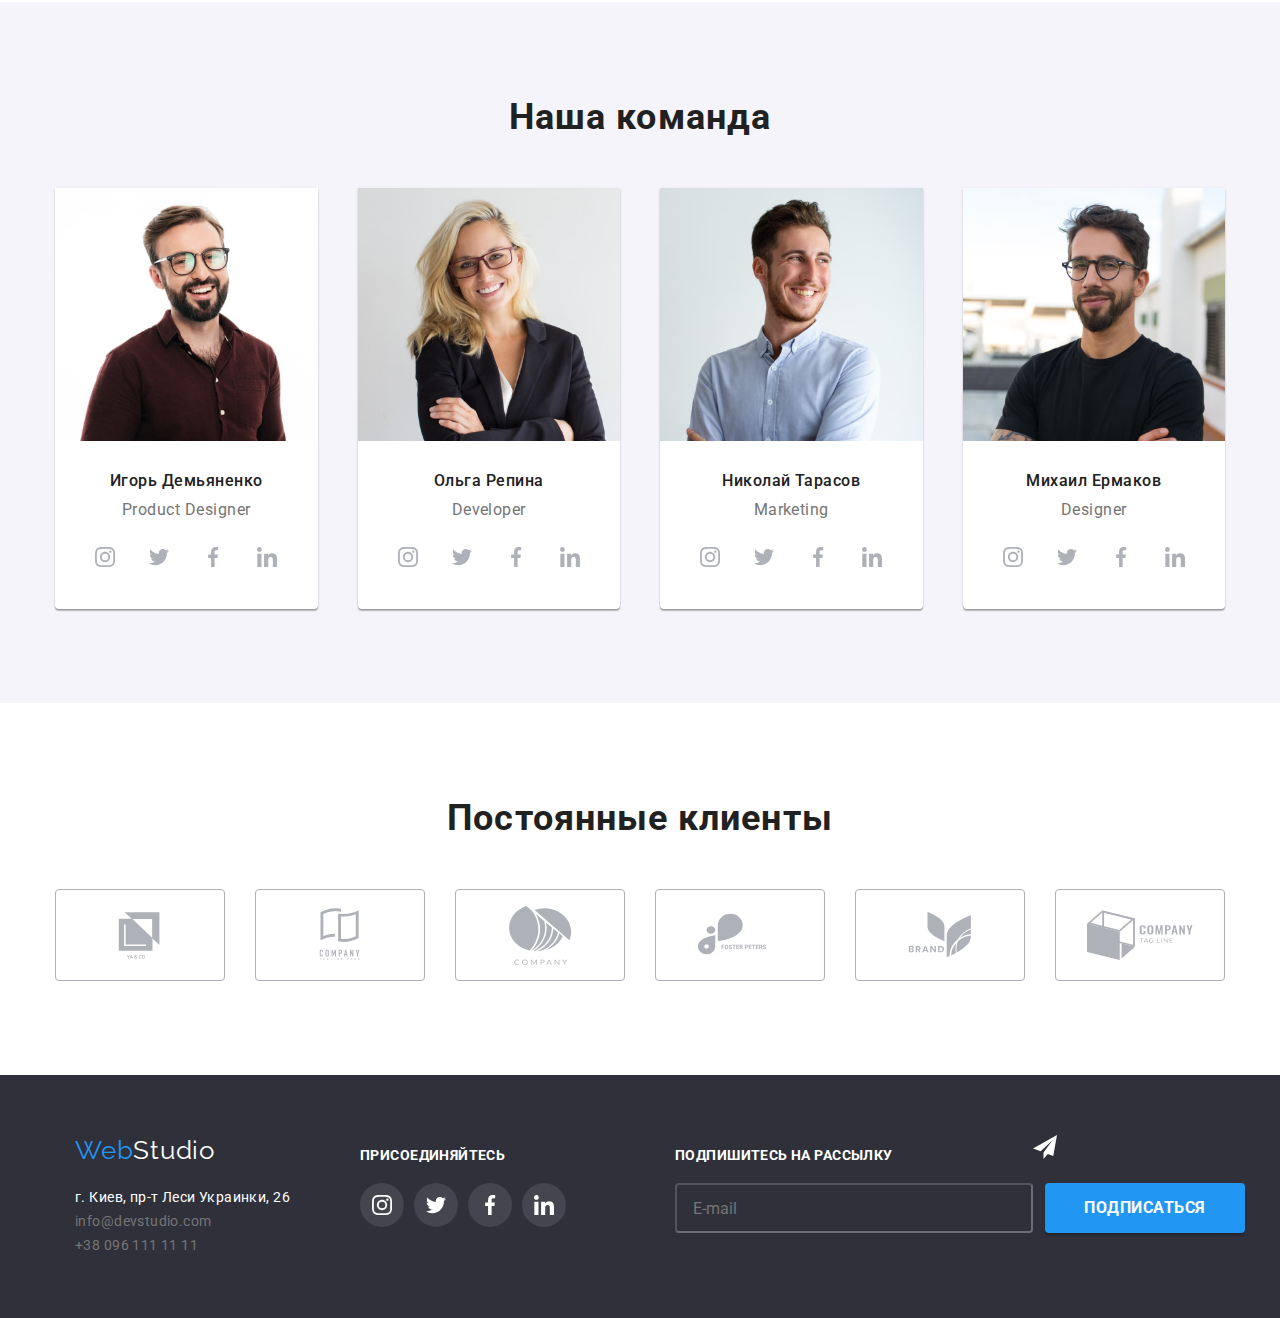
==== commit 10617fd4: "last changes 9:44 21.08" ====
--- a/index.html
+++ b/index.html
@@ -385,9 +385,9 @@
             </div>
           </form>
         </div>
-        <div>
+        <div class="follow-button">
           <button type="submit" class="follow-btn">Подписаться</button>
-          <svg width="24" height="24">
+          <svg width="24" height="24" class="follow-icon">
             <use href="./images/icon/sprite.svg#icon-send"></use>
           </svg>
         </div>
--- a/css/style.css
+++ b/css/style.css
@@ -578,9 +578,9 @@
 }
 
 .follow-btn {
-  position: relative;
   margin-left: 12px;
   margin-top: 48px;
+  border: 0px;
   border-radius: 4px;
   width: 200px;
   height: 50px;
@@ -588,21 +588,34 @@
   font-size: 16px;
 
   color: var(--background-color);
-  font-family: Roboto, sans-serif;
-  font-style: normal;
+  font-style: 400;
   font-weight: 700;
   font-size: 16px;
   line-height: 16px;
   letter-spacing: 0.03em;
   text-transform: uppercase;
 
+  cursor: pointer;
+
   border-color: var(--akcent-text-color);
   background-color: var(--akcent-text-color);
+
+  box-shadow: 0px 3px 1px rgba(0, 0, 0, 0.1), 0px 1px 2px rgba(0, 0, 0, 0.08),
+    0px 2px 2px rgba(0, 0, 0, 0.12);
 }
 
 .follow-btn::after {
   content: '';
   position: absolute;
+}
+.follow-button {
+  position: relative;
+}
+
+.follow-icon {
+  position: absolute;
+  left: 0;
+  top: 0;
 }
 
 /* portfolio page */
@@ -779,11 +792,20 @@
   color: var(--secondary-text-colort);
 }
 .checkbox {
-  -webkit-appearance: none;
+  /* -webkit-appearance: none;
   -moz-appearance: none;
   appearance: none;
 
-  position: absolute;
+  position: absolute; */
+
+  position: absolute;
+  width: 1px;
+  height: 1px;
+  margin: -1px;
+  border: 0;
+  padding: 0;
+  clip: rect(0 0 0 0);
+  overflow: hidden;
 }
 .checkbox-icon {
   position: absolute;
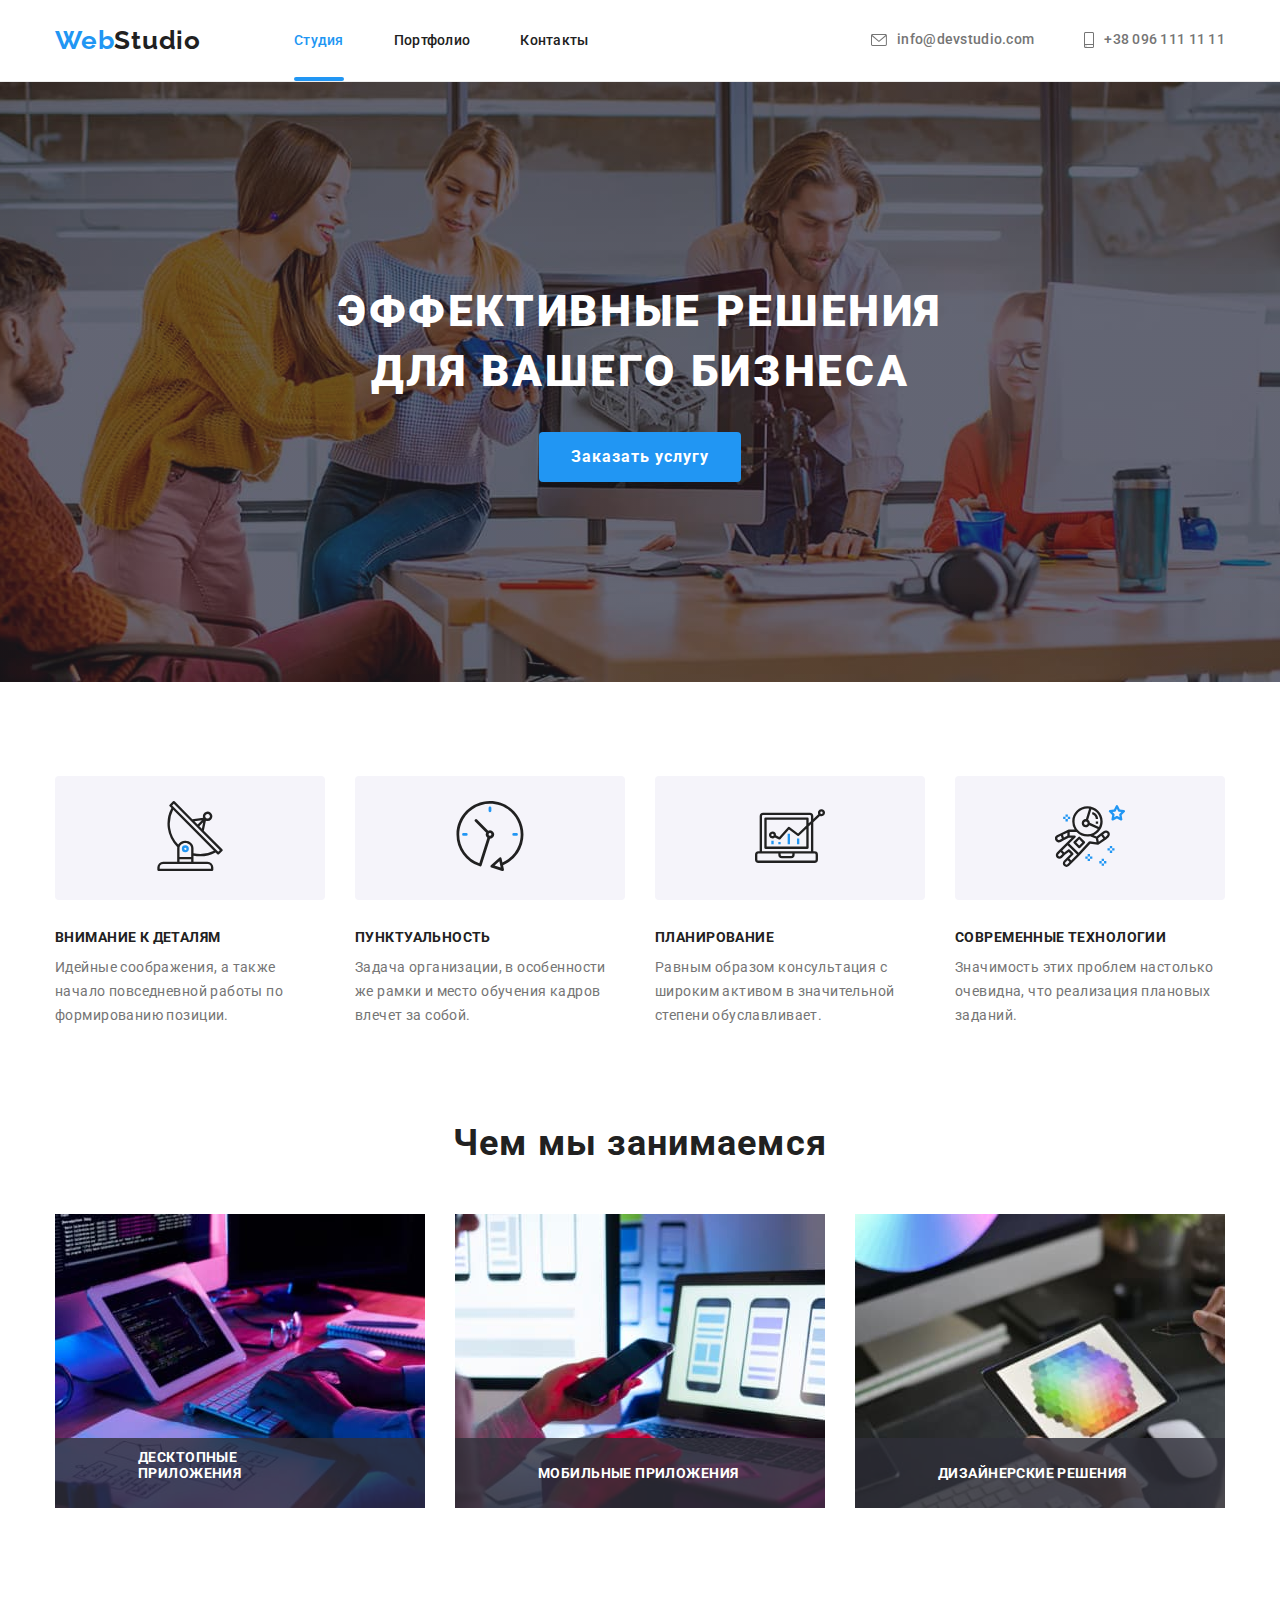
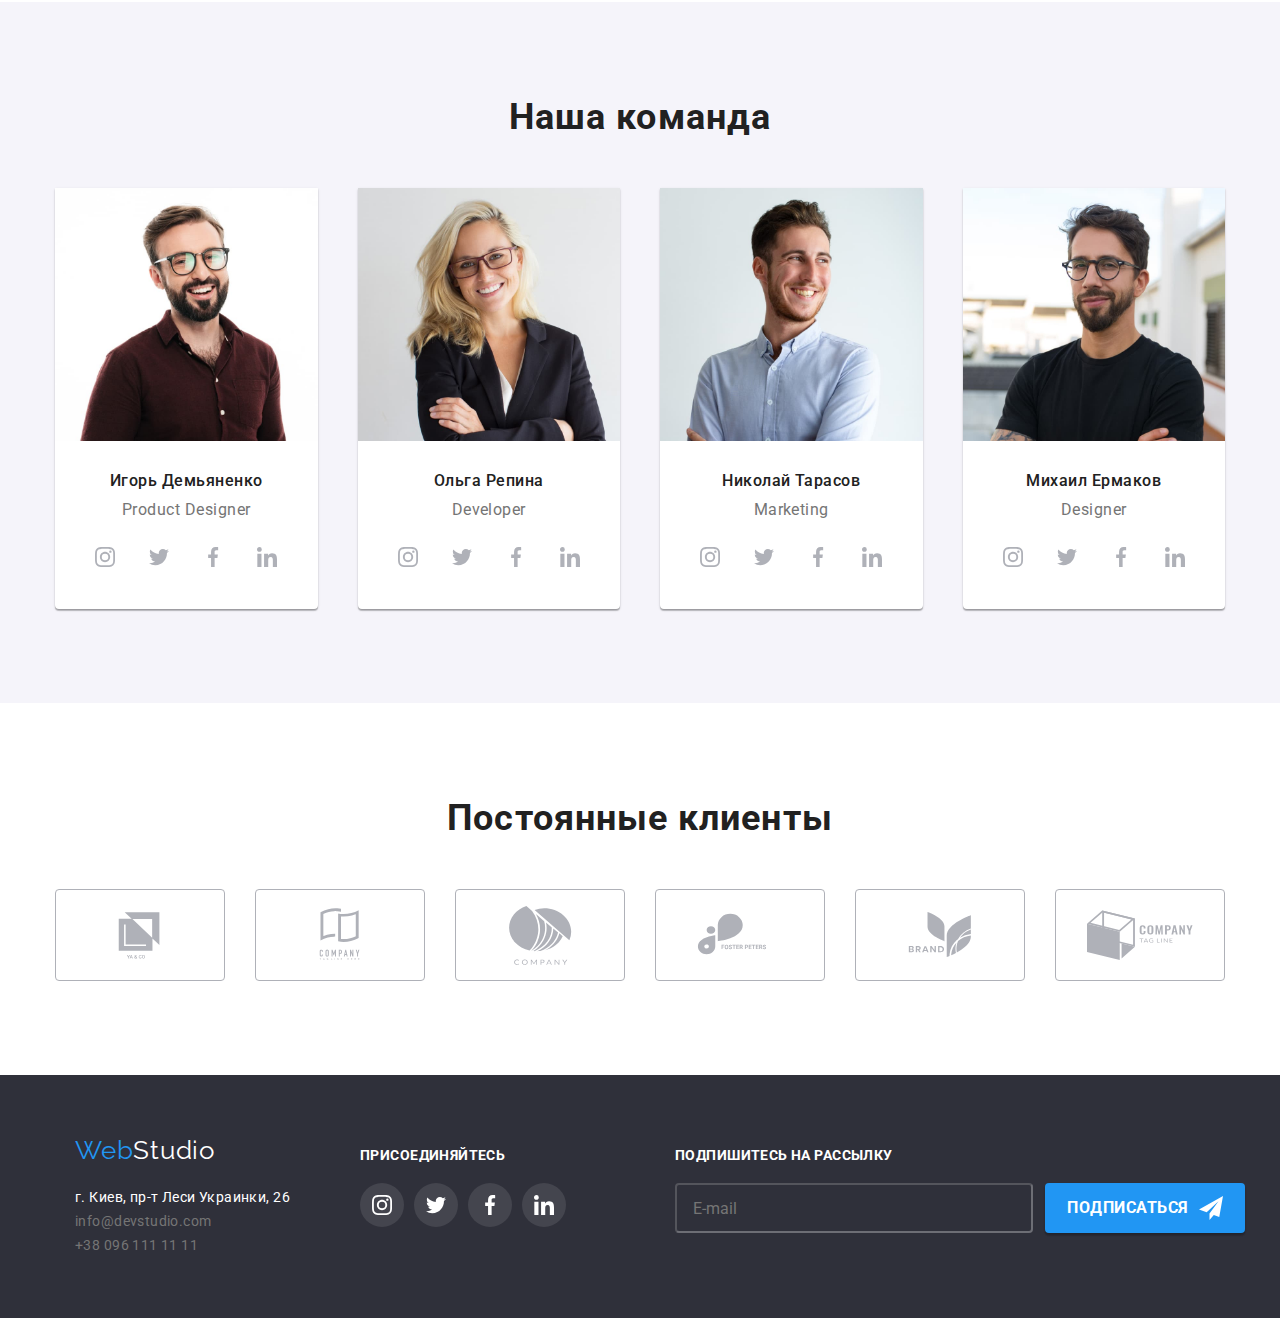
==== commit 318fc31d: "last changes" ====
--- a/index.html
+++ b/index.html
@@ -372,8 +372,7 @@
           </div>
         </div>
         <div class="footer-form-div">
-          <form action="">
-            <div class="footer-form">
+          <form class="footer-form">
               <label for="E-mail" class="footer-label">Подпишитесь на рассылку</label>
               <input
                 type="text"
@@ -382,15 +381,14 @@
                 class="footer-input"
                 placeholder="E-mail"
               />
-            </div>
           </form>
         </div>
-        <div class="follow-button">
-          <button type="submit" class="follow-btn">Подписаться</button>
-          <svg width="24" height="24" class="follow-icon">
-            <use href="./images/icon/sprite.svg#icon-send"></use>
-          </svg>
-        </div>
+       
+          <button type="submit" class="follow-btn">
+            <svg width="24" height="24" class="follow-icon">
+              <use href="./images/icon/sprite.svg#icon-send"></use>
+            </svg>
+            Подписаться</button>
       </div>
     </footer>
     <div class="backdrop is-hidden" data-modal>
--- a/css/style.css
+++ b/css/style.css
@@ -578,7 +578,12 @@
 }
 
 .follow-btn {
+  display: flex;
+  justify-content: center;
+  flex-direction: row-reverse;
+  align-items: center;
   margin-left: 12px;
+
   margin-top: 48px;
   border: 0px;
   border-radius: 4px;
@@ -604,18 +609,8 @@
     0px 2px 2px rgba(0, 0, 0, 0.12);
 }
 
-.follow-btn::after {
-  content: '';
-  position: absolute;
-}
-.follow-button {
-  position: relative;
-}
-
 .follow-icon {
-  position: absolute;
-  left: 0;
-  top: 0;
+  margin-left: 10px;
 }
 
 /* portfolio page */
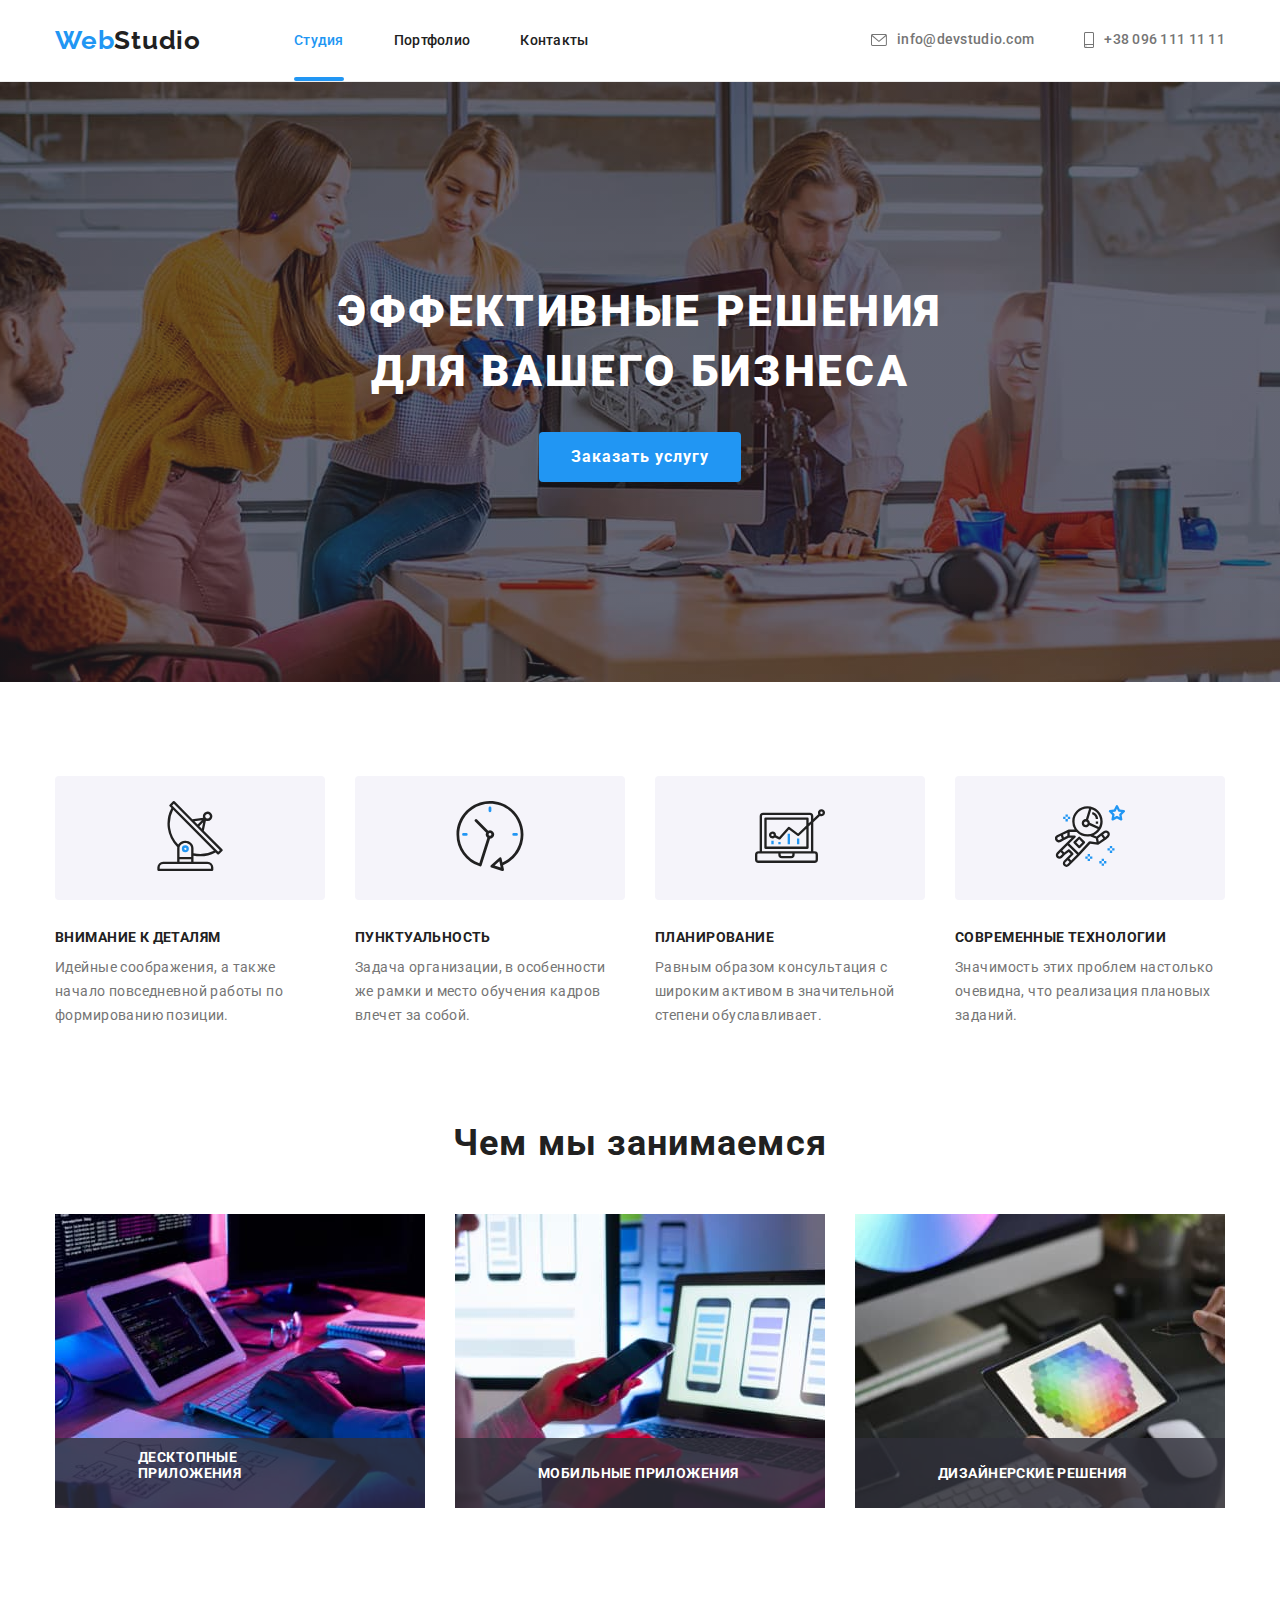
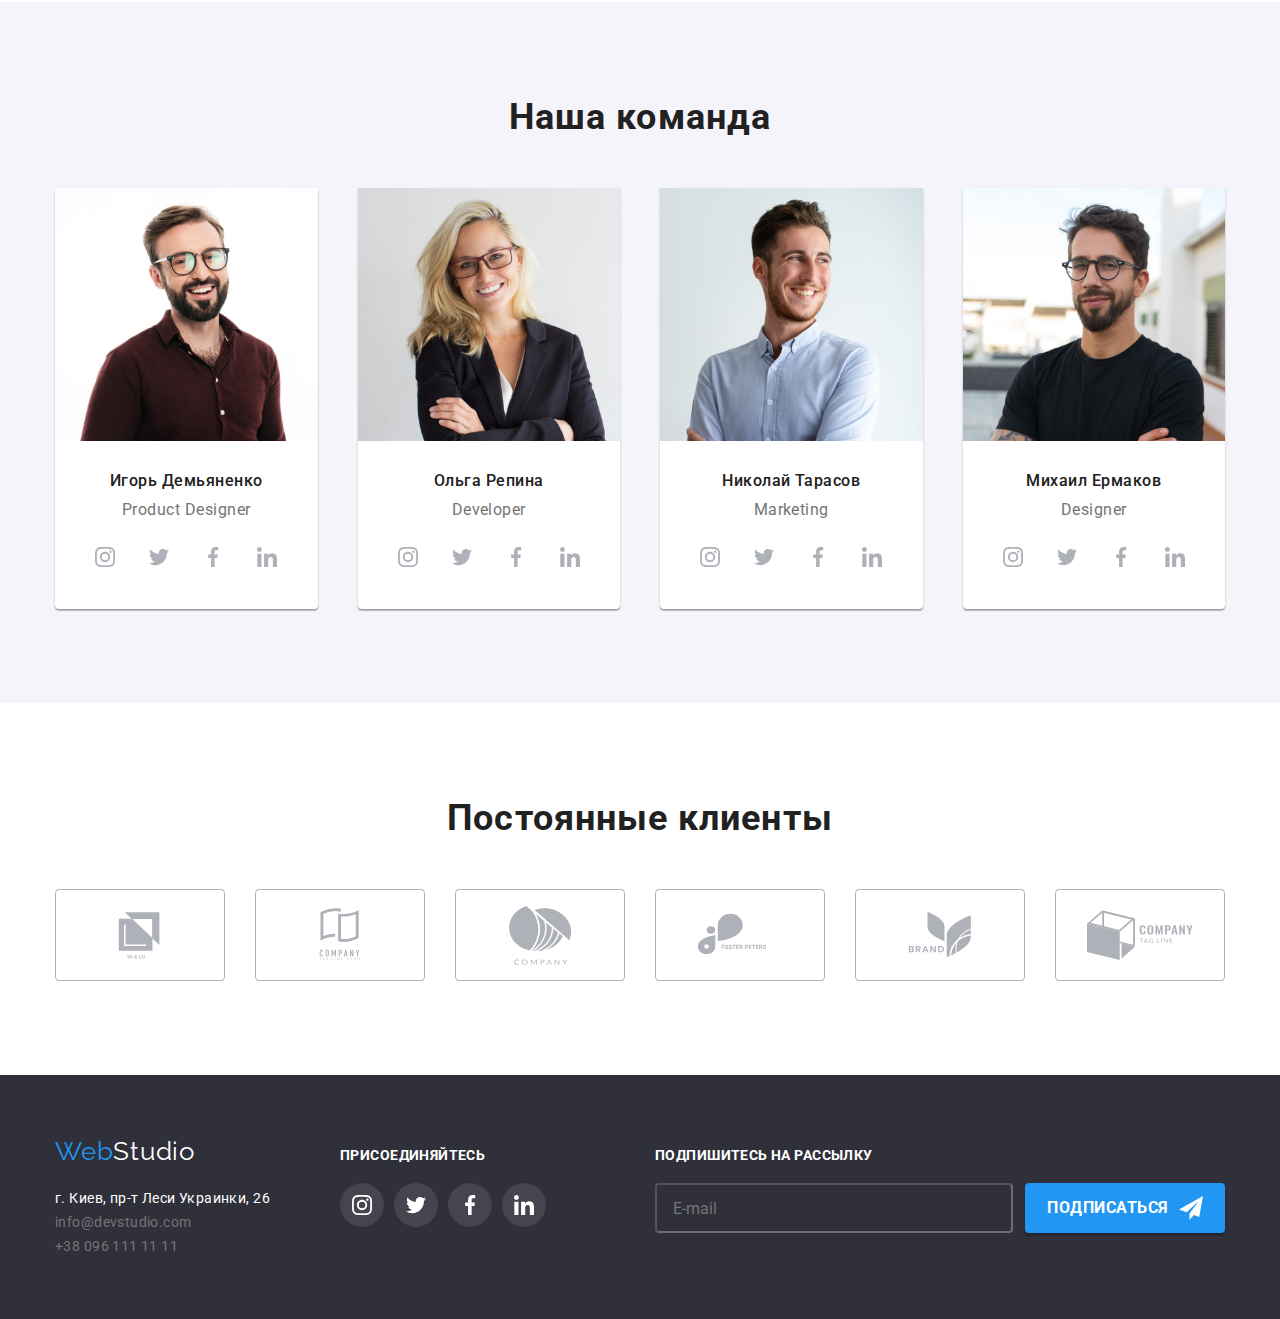
==== commit eb37af83: "changes after the feedback" ====
--- a/index.html
+++ b/index.html
@@ -373,28 +373,28 @@
         </div>
         <div class="footer-form-div">
           <form class="footer-form">
-              <label for="E-mail" class="footer-label">Подпишитесь на рассылку</label>
-              <input
-                type="text"
-                name="E-mail"
-                id="E-mail"
-                class="footer-input"
-                placeholder="E-mail"
-              />
+            <label for="E-mail" class="footer-label">Подпишитесь на рассылку</label>
+            <input
+              type="text"
+              name="E-mail"
+              id="E-mail"
+              class="footer-input"
+              placeholder="E-mail"
+            />
           </form>
-        </div>
-       
           <button type="submit" class="follow-btn">
             <svg width="24" height="24" class="follow-icon">
               <use href="./images/icon/sprite.svg#icon-send"></use>
             </svg>
-            Подписаться</button>
+            Подписаться
+          </button>
+        </div>
       </div>
     </footer>
     <div class="backdrop is-hidden" data-modal>
       <div class="modal">
         <form class="form">
-          <h2 class="form-title">Оставьте свои данные, мы вам перезвоним</h2>
+          <p class="form-title">Оставьте свои данные, мы вам перезвоним</p>
           <div class="form-field">
             <label for="name" class="form-label">Имя</label>
             <div class="wrapper">
--- a/css/style.css
+++ b/css/style.css
@@ -474,7 +474,7 @@
 
 /* footer */
 .footer {
-  padding: 60px;
+  padding: 60px 0;
   background-color: var(--background-color-secondary);
 }
 .logo-footer {
@@ -514,6 +514,7 @@
 
 .container.downside {
   display: flex;
+  align-items: baseline;
 }
 .follow {
   color: var(--background-color);
@@ -550,6 +551,8 @@
   flex-direction: column;
 }
 .footer-form-div {
+  display: flex;
+  align-items: flex-end;
   margin-top: 12px;
   margin-left: auto;
 }
@@ -584,19 +587,14 @@
   align-items: center;
   margin-left: 12px;
 
-  margin-top: 48px;
   border: 0px;
   border-radius: 4px;
   width: 200px;
   height: 50px;
-  font-style: Bold;
+  color: var(--background-color);
+  font-weight: 700;
   font-size: 16px;
-
-  color: var(--background-color);
-  font-style: 400;
-  font-weight: 700;
-  font-size: 16px;
-  line-height: 16px;
+  line-height: 1;
   letter-spacing: 0.03em;
   text-transform: uppercase;
 
@@ -752,7 +750,7 @@
   font-weight: 700;
   font-size: 20px;
   line-height: 23px;
-  text-align: center;
+
   letter-spacing: 0.03em;
 
   color: var(--primary-text-color);
@@ -763,6 +761,9 @@
   flex-direction: column;
   margin-bottom: 10px;
 }
+.form-field:last-child {
+  margin-bottom: 0;
+}
 
 .form-field .wrapper {
   position: relative;
@@ -776,7 +777,7 @@
 }
 .policy-label {
   position: relative;
-  margin-left: 9px;
+  padding-left: 20px;
   margin-bottom: 30px;
   font-weight: 400;
   font-size: 12px;
@@ -805,13 +806,14 @@
 .checkbox-icon {
   position: absolute;
   top: 50%;
-  left: -20px;
+  left: 0;
   transform: translateY(-50%);
   width: 15px;
   height: 15px;
   border-radius: 2px;
   display: inline-block;
   border: 1px solid var(--primary-text-color);
+  cursor: pointer;
 }
 .checkbox:checked + .checkbox-icon {
   background-color: var(--akcent-text-color);
@@ -877,6 +879,7 @@
   background: var(--akcent-text-color);
   box-shadow: 0px 4px 4px rgba(0, 0, 0, 0.15);
   border-radius: 4px;
+  cursor: pointer;
 }
 
 .close-btn {
